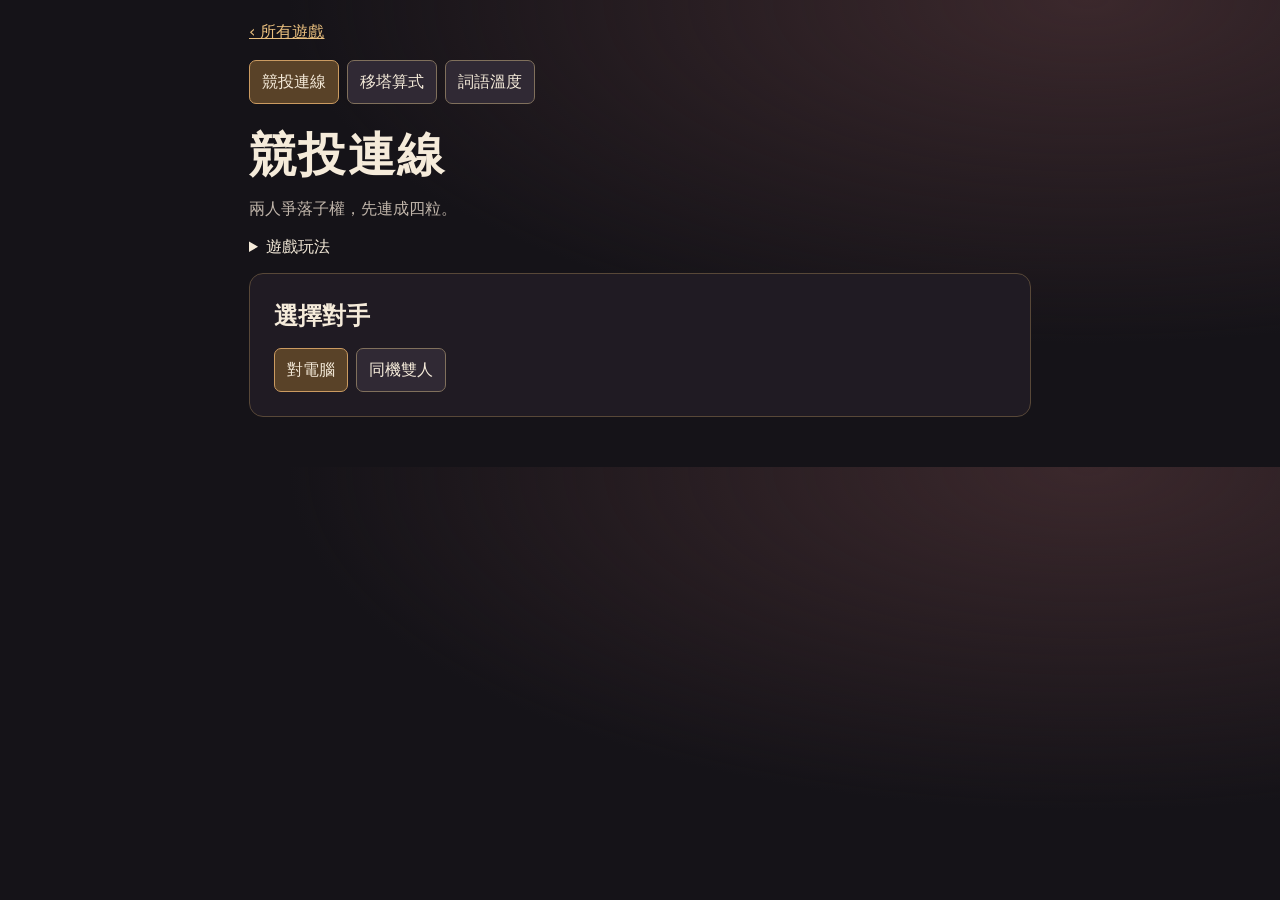
==== challenges.html @ 021f90a5 "Add three original strategy and word challenges" ====
<!doctype html>
<html lang="zh-HK">
<head>
<meta charset="utf-8">
<meta name="viewport" content="width=device-width, initial-scale=1">
<title>策略挑戰</title>
<style>
:root{color-scheme:dark;--ink:#f5ebda;--muted:#c0b5aa;--gold:#e9bf7e;--panel:#201b23;--stroke:#584838;--jade:#72dbbd;--rose:#ffa799}
*{box-sizing:border-box}
body{margin:0;background:radial-gradient(ellipse at 85% 0%,#3b282c,transparent 52%),#151318;color:var(--ink);font:16px/1.5 "PingFang HK","Noto Sans CJK TC",system-ui,sans-serif}
main{max-width:810px;margin:auto;padding:20px 14px 50px}
a{color:var(--gold)} h1,h2,h3,p{margin:0} h1{font-size:clamp(29px,6vw,47px);letter-spacing:.05em;margin:14px 0 6px}
nav,.row{display:flex;align-items:center;flex-wrap:wrap;gap:8px}
nav{margin:16px 0} button,select,input{font:inherit}
button,select,input{border:1px solid #80705c;border-radius:7px;background:#302934;color:var(--ink);min-height:44px;padding:8px 12px}
button{cursor:pointer} button:hover:not(:disabled){border-color:var(--gold)} button:focus-visible,input:focus-visible,select:focus-visible{outline:2px solid var(--jade);outline-offset:2px}
button:disabled{opacity:.5;cursor:default} .primary,[aria-pressed=true]{background:#594228;border-color:#cb9b61}
.panel{background:var(--panel);border:1px solid var(--stroke);border-radius:14px;padding:clamp(12px,3vw,24px)}
.sub,.caption,small{color:var(--muted)} .caption{font-size:14px} .stats{display:flex;flex-wrap:wrap;gap:8px;margin:14px 0}
.stats span,.tag{display:inline-block;border-radius:6px;background:#302733;padding:4px 9px;border:1px solid var(--stroke)}
.status{min-height:24px;margin:10px 0;color:var(--gold)} .actions{margin-top:14px}
.board{display:grid;grid-template-columns:repeat(7,minmax(0,1fr));gap:3px;width:min(100%,430px);margin:12px auto;border:1px solid #9d7553;background:#4e352d;padding:4px;border-radius:8px}
.cell{display:grid;place-items:center;padding:0;width:100%;min-height:0;aspect-ratio:1;background:#d0a976;box-shadow:inset 0 0 0 1px #f4d3a1;border:0;border-radius:3px;color:#311f19}
.cell:disabled{opacity:1} .cell.selected{background:#f4d59d;outline:3px solid #47311f;outline-offset:-4px}
.stone{display:block;width:69%;aspect-ratio:1;border-radius:50%;box-shadow:inset 0 1px 0 #fff7,0 2px 3px #291913aa;background:radial-gradient(circle at 33% 22%,#d6fff2,#427b70 55%,#1f4d45)}
.stone.ember{background:radial-gradient(circle at 33% 22%,#ffd8c1,#ba503a 55%,#711e13)} .stone.neutral{background:radial-gradient(circle at 33% 22%,#eee0cd,#737078 55%,#403641)}
.bid-grid,.towers{display:grid;grid-template-columns:repeat(3,minmax(0,1fr));gap:7px;margin:12px 0}
.bid-grid label{display:grid;gap:4px} input[type=number]{width:100%;min-width:0} .tower{min-width:0;min-height:225px;display:flex;flex-direction:column;justify-content:end;gap:5px;padding:6px;background:#201a22}
.tile{display:block;color:#251910;background:linear-gradient(160deg,#f2d29f,#b48559);border:1px solid #ecc89a;border-radius:5px;padding:3px;text-align:center;font-weight:750}
.tile.minus{background:linear-gradient(160deg,#fac0b0,#be7662)} .tile.times{background:linear-gradient(160deg,#ace5d4,#66a393)}
.goal{color:var(--jade)} .history{list-style:none;padding:0;margin:12px 0 0;display:grid;gap:6px}
.history li{display:grid;grid-template-columns:minmax(65px,1fr) 3fr 54px;align-items:center;gap:8px;padding:7px;border-bottom:1px solid var(--stroke)} meter{width:100%;height:16px;accent-color:var(--jade)}
.guess input{flex:1;min-width:120px} .guess{margin-top:10px} details{margin:14px 0}
summary{cursor:pointer} .wordlist{margin:8px 0;max-height:150px;overflow:auto;line-height:1.8}
</style>
</head>
<body><main>
<a href="./">‹ 所有遊戲</a>
<nav aria-label="挑戰選擇" id="tabs"></nav>
<h1 id="title"></h1>
<p id="intro" class="sub"></p>
<details><summary>遊戲玩法</summary><p id="rules"></p></details>
<section id="game" class="panel"></section>
</main>
<script>
'use strict';
const $=id=>document.getElementById(id);
const panel=$('game');
const sections={
  line:['競投連線','兩人爭落子權，先連成四粒。','輪流提名兩個橫向或直向相連嘅空格。每人每輪收 4 點，最多累積 8 點。兩邊秘密分配點數，每格出價高嗰方落子，同價落中立棋。未用嘅點數留到下一輪。橫、直、斜連四即勝。'],
  tower:['移塔算式','搬動積木，砌出指定高度同數值。','每步可以搬一粒頂層積木去另一座塔，或者交換兩座塔嘅頂層積木。由下至上計，最低一粒只計數字，其餘積木按自己嘅符號逐步運算。任一座塔符合目標即完成。'],
  words:['詞語溫度','輸入繁中詞語，靠相似度搵秘密詞。','電腦抽詞，或者由朋友喺同一部機秘密揀詞。每局有 12 次有效猜測。分數取決於共同語義標籤同類別，100 代表猜中。可以查看字庫、攞提示或揭曉答案。']
};
let active='line';
function el(parent,tag,text='',className=''){
  const node=document.createElement(tag);
  node.className=className;node.textContent=text;parent.append(node);return node;
}
function button(parent,label,click,className=''){
  const node=el(parent,'button',label,className);node.type='button';node.onclick=click;return node;
}
function status(text=''){const node=el(panel,'p',text,'status');node.setAttribute('role','status');return node}
function tabs(){ $('tabs').replaceChildren();for(const [key,item] of Object.entries(sections)){
  const node=button($('tabs'),item[0],()=>selectGame(key));
  node.setAttribute('aria-pressed',String(key===active));
}}
function selectGame(key){
  active=Object.hasOwn(sections,key)?key:'line';
  const [title,intro,rules]=sections[active];
  $('title').textContent=title;$('intro').textContent=intro;$('rules').textContent=rules;
  document.title=title+'｜策略挑戰';tabs();
  ({line:lineLobby,tower:towerLobby,words:wordLobby})[active]();
}
function choice(parent,label,entries){
  const wrap=el(parent,'label',label+' ');
  const select=el(wrap,'select');
  for(const [id,text] of entries){const option=el(select,'option',text);option.value=id}
  return select;
}
function shuffle(data){const copy=data.slice();for(let i=copy.length-1;i>0;i--){const j=Math.floor(Math.random()*(i+1));[copy[i],copy[j]]=[copy[j],copy[i]]}return copy}
const point=i=>'ABCDEFG'[i%7]+(Math.floor(i/7)+1);
const deepCopy=data=>JSON.parse(JSON.stringify(data));

function adjacent(a,b){return Math.abs(a%7-b%7)+Math.abs(Math.floor(a/7)-Math.floor(b/7))===1}
function lineWins(board,team){
  return board.some((value,i)=>value===team&&[[1,0],[0,1],[1,1],[-1,1]].some(([dx,dy])=>{
    const x=i%7,y=Math.floor(i/7);
    return [1,2,3].every(step=>{
      const col=x+step*dx,row=y+step*dy;
      return col>=0&&col<7&&row>=0&&row<7&&board[row*7+col]===team;
    });
  }));
}
function emptyPairs(board){
  const pairs=[];
  board.forEach((value,i)=>{
    if(value)return;
    for(const next of [i+1,i+7])if(board[next]===0&&adjacent(i,next))pairs.push([i,next]);
  });
  return pairs;
}
const duelNames=['青棋','赤棋'];
function lineLobby(){
  panel.replaceChildren();el(panel,'h2','選擇對手');
  const actions=el(panel,'div','','row actions');
  button(actions,'對電腦',()=>playLine(true),'primary');
  button(actions,'同機雙人',()=>playLine(false));
}
function playLine(cpu){
  const board=Array(49).fill(0),stock=[4,4];
  let round=1,owner=0,pair=[],offers=[],phase='pick',turn=0,note='',result='';
  function botPair(){
    const pairs=shuffle(emptyPairs(board));
    return pairs.find(cells=>cells.some(i=>threat(i,2)))||pairs.find(cells=>cells.some(i=>threat(i,1)))||pairs[0];
  }
  function threat(i,team){const next=board.slice();next[i]=team;return lineWins(next,team)}
  function beginBids(){
    turn=owner;offers=[];phase='bid';
    if(cpu&&turn===1)lockBid(1,botBid());
    else paint();
  }
  function botBid(){
    const priority=pair.map(i=>Number(threat(i,2))*2+Number(threat(i,1)));
    const focus=priority[0]===priority[1]?Math.floor(Math.random()*2):Number(priority[1]>priority[0]);
    const budget=priority.some(Boolean)?stock[1]:Math.max(0,stock[1]-Math.floor(Math.random()*3));
    const amount=Math.max(0,budget-1);
    return focus?[budget-amount,amount]:[amount,budget-amount];
  }
  function lockBid(team,bid){
    if(phase!=='bid'||team!==turn||bid.some(n=>!Number.isInteger(n)||n<0)||bid[0]+bid[1]>stock[team])return;
    offers[team]=bid;
    if(offers[0]&&offers[1]){
      pair.forEach((cell,i)=>{board[cell]=offers[0][i]===offers[1][i]?3:offers[0][i]>offers[1][i]?1:2});
      for(let i=0;i<2;i++)stock[i]-=offers[i][0]+offers[i][1];
      note=pair.map((cell,i)=>point(cell)+' '+offers[0][i]+' 比 '+offers[1][i]+'（'+(duelNames[board[cell]-1]||'中立')+'）').join('　');
      const wins=[lineWins(board,1),lineWins(board,2)];
      if(wins[0]||wins[1])result=wins[0]&&wins[1]?'兩邊同輪連四，和局。':duelNames[wins[0]?0:1]+'勝出！';
      else if(!emptyPairs(board).length)result='無相連空格，和局。';
      phase=result?'done':'review';paint();return;
    }
    turn=1-team;
    if(cpu&&turn===1){lockBid(1,botBid());return}
    phase=cpu?'bid':'pass';paint();
  }
  function next(){
    round++;owner=1-owner;pair=[];offers=[];note='';
    for(let i=0;i<2;i++)stock[i]=Math.min(8,stock[i]+4);
    phase='pick';
    if(cpu&&owner===1){pair=botPair();beginBids();return}
    paint();
  }
  function paint(){
    panel.replaceChildren();const info=el(panel,'div','','stats');
    for(const label of ['第 '+round+' 輪','青棋 '+stock[0]+' 點','赤棋 '+stock[1]+' 點'])el(info,'span',label);
    status(result||note||(phase==='pick'?duelNames[owner]+'提名兩個相連空格。':'本輪提名 '+pair.map(point).join('、')));
    const grid=el(panel,'div','','board');grid.setAttribute('aria-label','七乘七棋盤');
    board.forEach((value,i)=>{
      const cell=button(grid,'',()=>{
        if(pair.includes(i))pair=[];
        else if(!pair.length)pair=[i];
        else if(adjacent(pair[0],i))pair=[pair[0],i];
        else pair=[i];
        paint();
      },'cell'+(pair.includes(i)?' selected':''));
      cell.setAttribute('aria-label',point(i)+(value?' '+(['','青棋','赤棋','中立棋'][value]):' 空格'));
      if(value)el(cell,'span','','stone '+(['','','ember','neutral'][value]));
      cell.disabled=phase!=='pick'||!!value||!board.some((v,j)=>v===0&&adjacent(i,j));
    });
    const actions=el(panel,'div','','row actions');
    if(phase==='pick')button(actions,'確認提名',beginBids,'primary').disabled=pair.length!==2;
    if(phase==='pass')button(actions,'交畀'+duelNames[turn]+'出價',()=>{phase='bid';paint()},'primary');
    if(phase==='bid'){
      el(panel,'h3',duelNames[turn]+'暗中分配點數');
      const form=el(panel,'form');const fields=el(form,'div','','bid-grid');
      const inputs=pair.map(i=>{const label=el(fields,'label',point(i));const input=el(label,'input');input.type='number';input.inputMode='numeric';input.value=0;input.min=0;input.max=stock[turn];input.required=true;return input});
      const feedback=el(form,'p','','caption');const send=el(form,'button','鎖定出價','primary');send.type='submit';
      form.onsubmit=e=>{e.preventDefault();const bid=inputs.map(i=>i.valueAsNumber);
        if(bid[0]+bid[1]>stock[turn])feedback.textContent='兩格出價總和超過你擁有嘅點數。';
        else lockBid(turn,bid);
      };
    }
    if(phase==='review')button(actions,'下一輪',next,'primary');
    if(phase==='done')button(actions,'再玩一局',()=>playLine(cpu),'primary');
    button(actions,'返回選擇',lineLobby);
  }
  paint();
}
const tileSymbols={plus:'+',minus:'−',times:'×'};
function total(stack){
  if(!stack.length)return null;
  let value=stack[0][1];
  for(const [op,n] of stack.slice(1))value=op==='plus'?value+n:op==='minus'?value-n:value*n;
  return value;
}
function shift(stacks,{from,to,swap}){
  if(from===to||!stacks[from].length||(swap&&!stacks[to].length))return null;
  const next=stacks.map(stack=>stack.slice());
  const top=next[from].pop();
  if(swap)next[from].push(next[to].pop());
  next[to].push(top);return next;
}
function searchTowers(start,limit,visit){
  const queue=[{stacks:start,path:[]}],visited=new Set([JSON.stringify(start)]);
  for(let i=0;i<queue.length;i++){
    const entry=queue[i];
    if(visit(entry)===true)return entry;
    if(entry.path.length===limit)continue;
    for(let from=0;from<3;from++)for(let to=0;to<3;to++)for(const swap of [false,true]){
      if(swap&&from>to)continue;
      const action={from,to,swap},stacks=shift(entry.stacks,action);
      if(!stacks)continue;
      const key=JSON.stringify(stacks);
      if(visited.has(key))continue;
      visited.add(key);queue.push({stacks,path:[...entry.path,action]});
    }
  }
  return null;
}
function matchesTower(stacks,goal){return stacks.some(stack=>stack.length===goal.height&&total(stack)===goal.value)}
function makeTowerPuzzle(depth){
  for(let retry=0;retry<24;retry++){
    const tiles=shuffle([['plus',1],['plus',2],['plus',4],['plus',6],['minus',2],['minus',4],['times',2],['times',3]]);
    const start=[tiles.slice(0,3),tiles.slice(3,6),tiles.slice(6)];
    const seenGoals=new Set(),choices=[];
    searchTowers(start,depth,({stacks,path})=>{
      for(const stack of stacks){
        const height=stack.length,value=total(stack),key=height+':'+value;
        if(height<3||height>6||value<1||value>99||seenGoals.has(key))continue;
        seenGoals.add(key);
        if(path.length===depth)choices.push({height,value});
      }
    });
    if(choices.length)return {start,goal:shuffle(choices)[0],depth};
  }
  throw Error('未能抽到新題，請再試。');
}
const towerName=i=>'ABC'[i]+' 塔';
function towerLobby(){
  panel.replaceChildren();el(panel,'h2','揀題目難度');
  const actions=el(panel,'div','','row actions');
  for(const [depth,label] of [[1,'入門'],[2,'普通'],[3,'進階'],[4,'高手']])button(actions,label,()=>startTower(depth),depth===2?'primary':'');
}
function startTower(depth,previous){
  let puzzle;
  try{for(let i=0;i<5;i++){puzzle=makeTowerPuzzle(depth);if(JSON.stringify(puzzle)!==previous)break}}
  catch(error){towerLobby();status(error.message);return}
  const {start,goal}=puzzle;
  let stacks=start,history=[],source=-1,swap=false,done=false,note='';
  function paint(){
    panel.replaceChildren();
    const stats=el(panel,'div','','stats');
    el(stats,'span','目標 '+goal.value+' · '+goal.height+' 層').className='goal';
    el(stats,'span','已用 '+history.length+' 步');el(stats,'span','最少 '+depth+' 步');
    status(done?'完成！你用咗 '+history.length+' 步。':note||(source===-1?'揀一座塔，再揀目的塔。':towerName(source)+'已選，請揀目的塔。'));
    const mode=el(panel,'div','','row');
    for(const [useSwap,label] of [[false,'搬頂層'],[true,'交換頂層']]){
      const item=button(mode,label,()=>{swap=useSwap;source=-1;note='';paint()});
      item.setAttribute('aria-pressed',String(swap===useSwap));item.disabled=done;
    }
    const towers=el(panel,'div','','towers');
    stacks.forEach((stack,i)=>{
      const tower=button(towers,'',()=>{
        if(source===-1){source=i;note='';paint();return}
        if(source===i){source=-1;note='';paint();return}
        const next=shift(stacks,{from:source,to:i,swap});
        if(!next)return;
        history.push(stacks);stacks=next;source=-1;note='';done=matchesTower(stacks,goal);paint();
      },'tower');
      tower.disabled=done||(source===-1||swap)&&!stack.length;
      tower.setAttribute('aria-pressed',String(source===i));
      tower.setAttribute('aria-label',towerName(i)+'，'+stack.length+' 層，總值 '+(total(stack)??'空'));
      for(let j=stack.length-1;j>=0;j--){const [op,n]=stack[j];el(tower,'span',tileSymbols[op]+n,'tile '+op)}
      el(tower,'span',towerName(i)+' · '+(total(stack)??'空'));
    });
    el(panel,'p','積木上嘅符號會跟住搬。最低一層嘅符號暫時唔計。','caption');
    const actions=el(panel,'div','','row actions');
    button(actions,'上一步',()=>{stacks=history.pop();done=false;source=-1;note='';paint()}).disabled=!history.length;
    button(actions,'提示',()=>{
      const answer=searchTowers(stacks,5,({stacks:state})=>matchesTower(state,goal));
      const step=answer?.path[0];note=step?(step.swap?'交換 ':'將 ')+towerName(step.from)+(step.swap?'同':'頂層搬去 ')+towerName(step.to)+(step.swap?'頂層。':'。'):'五步內搵唔到解法。可以復原幾步再試。';
      paint();
    }).disabled=done;
    button(actions,'重置',()=>{stacks=start;history=[];done=false;source=-1;note='';paint()});
    button(actions,'下一題',()=>startTower(depth,JSON.stringify(puzzle)),'primary');
    button(actions,'揀難度',towerLobby);
  }
  paint();
}
const vocabulary={
  '飲食':{
    '奶茶':'飲品 茶 奶 香港 茶餐廳', '咖啡':'飲品 咖啡因 茶餐廳 早餐', '檸檬茶':'飲品 茶 水果 酸 茶餐廳', '豆漿':'飲品 豆 早餐 奶狀',
    '菠蘿包':'麵包 烘焙 香港 茶餐廳 早餐', '蛋撻':'甜品 烘焙 蛋 香港 茶餐廳', '雞蛋仔':'甜品 小食 蛋 香港 街頭', '燒賣':'點心 小食 蒸 香港 街頭',
    '蝦餃':'點心 蒸 海鮮 飲茶', '腸粉':'點心 蒸 飲茶 米', '魚蛋':'小食 海鮮 街頭 香港', '叉燒':'肉 燒味 香港', '燒鵝':'肉 燒味 香港',
    '拉麵':'麵 湯 日本 熱食', '壽司':'米 日本 海鮮 冷食', '粥':'米 早餐 熱食 湯', '雪糕':'甜品 冷食 奶', '芝士':'奶 乳製品 鹹食',
    '西瓜':'水果 甜 夏天 多汁', '檸檬':'水果 酸 多汁', '蘋果':'水果 甜 多汁', '香蕉':'水果 甜 黃色', '芒果':'水果 甜 夏天 黃色','橙':'水果 酸 多汁'
  },
  '動物':{
    '貓':'寵物 哺乳 毛 動物叫聲', '狗':'寵物 哺乳 毛 動物叫聲', '兔仔':'寵物 哺乳 毛 跳躍', '倉鼠':'寵物 哺乳 毛 齧齒',
    '獅子':'野生 哺乳 毛 獵食 草原', '老虎':'野生 哺乳 毛 獵食', '大象':'野生 哺乳 草原 大型', '長頸鹿':'野生 哺乳 草原 大型',
    '鯊魚':'海洋 游水 獵食 魚', '海豚':'海洋 游水 哺乳', '鯨魚':'海洋 大型 游水 哺乳', '金魚':'寵物 游水 魚', '企鵝':'鳥 羽毛 游水 寒冷',
    '麻雀':'鳥 羽毛 飛行', '鸚鵡':'鳥 羽毛 飛行 寵物', '蝴蝶':'昆蟲 飛行 花', '蜜蜂':'昆蟲 飛行 花', '螞蟻':'昆蟲 群居 泥土'
  },
  '交通':{
    '巴士':'公路 公共交通 乘客 香港 車', '小巴':'公路 公共交通 乘客 香港 車', '的士':'公路 乘客 香港 車', '電車':'路軌 公共交通 乘客 香港 電',
    '地鐵':'路軌 公共交通 乘客 香港 電', '火車':'路軌 公共交通 乘客', '單車':'公路 車 人力 踏板', '電單車':'公路 車 引擎', '渡輪':'海洋 船 公共交通 乘客',
    '貨船':'海洋 船 運貨 大型', '飛機':'飛行 乘客 引擎 大型', '直升機':'飛行 引擎 救援', '救護車':'公路 車 救援 醫療', '消防車':'公路 車 救援 火'
  },
  '自然':{
    '森林':'樹 山 野生 植物', '草原':'野生 植物 開闊','沙漠':'乾燥 炎熱 開闊', '海灘':'海洋 沙 旅遊 夏天', '海洋':'海 水 開闊 游水', '河流':'水 流動',
    '瀑布':'水 流動 高處 山', '湖泊':'水 內陸', '高山':'山 高處 寒冷 旅遊', '火山':'山 高處 炎熱 火', '雪':'寒冷 天氣 白色', '雨':'水 天氣', '霧':'水 天氣 低能見度',
    '太陽':'天空 光 炎熱', '月亮':'天空 夜晚 光', '星星':'天空 夜晚 光', '彩虹':'天空 天氣 顏色 光'
  },
  '日用品':{
    '雨傘':'雨 水 外出 保護', '雨褸':'雨 水 外出 衣物 保護', '風褸':'外出 衣物 保護', '帽':'外出 衣物 保護', '手套':'衣物 保護 寒冷', '冷氣':'電 室內 寒冷 降溫', '風扇':'電 室內 降溫',
    '雪櫃':'電 室內 寒冷 廚房 儲存', '電飯煲':'電 廚房 米 熱食', '焗爐':'電 廚房 烘焙 熱食', '水樽':'水 儲存 外出','杯':'飲品 水 儲存','茶壺':'茶 飲品 水 儲存',
    '鉛筆':'書寫 文具 學校', '原子筆':'書寫 文具 學校', '橡皮擦':'文具 學校 書寫', '筆記簿':'書寫 文具 學校 紙', '書本':'學校 紙 閱讀', '電腦':'電 學校 螢幕 電子', '手機':'電 外出 螢幕 電子'
  },
  '運動':{
    '足球':'球類 球隊 草地 用腳', '籃球':'球類 球隊 跳躍', '排球':'球類 球隊 跳躍 球網', '羽毛球':'球類 球拍 球網', '網球':'球類 球拍 球網',
    '乒乓球':'球類 球拍 球網 室內', '游水':'水 游水', '跳水':'水 游水 跳躍 高處', '跑步':'用腳 耐力', '單車賽':'踏板 耐力 公路', '滑雪':'寒冷 高處 用腳', '拳擊':'格鬥 室內', '柔道':'格鬥 室內'
  }
};
const aliasData={'咖啡':'咖啡','冰淇淋':'雪糕','巴士':'巴士','公車':'巴士','出租車':'的士','計程車':'的士','自行車':'單車','腳踏車':'單車','摩托車':'電單車','地下鐵':'地鐵','雨衣':'雨褸','空調':'冷氣','冰箱':'雪櫃','游泳':'游水','兔子':'兔仔','小貓':'貓','小狗':'狗','鳳梨包':'菠蘿包','橘子':'橙','氣霧':'霧'};
const wordIndex=new Map();
for(const [group,items] of Object.entries(vocabulary))for(const [word,labels] of Object.entries(items))wordIndex.set(word,{group,tags:new Set(labels.split(' '))});
const frequency=new Map();
for(const {tags} of wordIndex.values())for(const tag of tags)frequency.set(tag,(frequency.get(tag)||0)+1);
const normalize=input=>{const word=input.normalize('NFKC').trim();return Object.hasOwn(aliasData,word)?aliasData[word]:word};
function similarity(guess,secret){
  if(guess===secret)return 100;
  const a=wordIndex.get(guess),b=wordIndex.get(secret);
  let common=0,union=0;
  for(const tag of new Set([...a.tags,...b.tags])){
    const weight=1+Math.log(wordIndex.size/frequency.get(tag));
    union+=weight;
    if(a.tags.has(tag)&&b.tags.has(tag))common+=weight;
  }
  const sameGroup=a.group===b.group;
  const ratio=common/union;
  return Math.min(96,Math.round((sameGroup?20:3)+(sameGroup?79:75)*ratio));
}
function wordLobby(){
  panel.replaceChildren();el(panel,'h2','揀出題方式');
  el(panel,'p',wordIndex.size+' 個繁中詞語，支援常見香港同台灣用詞。','caption');
  const actions=el(panel,'div','','row actions');
  button(actions,'隨機出題',()=>startWords(),'primary');
  button(actions,'同機朋友出題',wordHost);
}
let lastWord='';
function wordHost(){
  panel.replaceChildren();el(panel,'h2','出題者秘密揀詞');
  const form=el(panel,'form','','row actions');
  const options=choice(form,'秘密詞語',[['','請揀一個詞語'],...[...wordIndex.keys()].map(word=>[word,word])]);options.required=true;
  const send=el(form,'button','鎖定答案','primary');send.type='submit';
  form.onsubmit=e=>{
    e.preventDefault();const secret=options.value;if(!wordIndex.has(secret))return;
    panel.replaceChildren();el(panel,'p','交部機畀估詞嗰位，準備好先開始。');
    button(panel,'開始估詞',()=>startWords(secret),'primary');
  };
  button(panel,'返回選擇',wordLobby);
}
function startWords(secret=shuffle([...wordIndex.keys()].filter(word=>word!==lastWord))[0]){
  lastWord=secret;
  let history=[],finished=false,result='',hint=false;
  function guess(raw,feedback){
    const word=normalize(raw);
    if(!wordIndex.has(word)){feedback.textContent='字庫暫時未收錄呢個詞，唔扣次數。';return false}
    if(history.some(entry=>entry.word===word)){feedback.textContent='呢個詞已經估過，唔扣次數。';return false}
    const score=similarity(word,secret);history.push({word,score});
    if(score===100){finished=true;result='猜中！答案係「'+secret+'」。'}
    else if(history.length===12){finished=true;result='次數用完。答案係「'+secret+'」。'}
    return true;
  }
  function paint(focus=false){
    panel.replaceChildren();const stats=el(panel,'div','','stats');
    el(stats,'span','剩餘 '+(12-history.length)+' 次');
    if(hint)el(stats,'span','類別 '+wordIndex.get(secret).group);
    status(result||'分數越高，詞義越接近。');
    if(!finished){
      const form=el(panel,'form','','row guess');
      const input=el(form,'input');input.type='text';input.placeholder='輸入一個詞語';input.required=true;input.autocomplete='off';input.setAttribute('aria-label','猜測詞語');
      const submit=el(form,'button','提交','primary');submit.type='submit';
      const feedback=el(panel,'p','','caption');feedback.setAttribute('role','status');
      form.onsubmit=e=>{e.preventDefault();if(!finished&&guess(input.value,feedback))paint(true)};
      if(focus)input.focus();
    }
    if(history.length){
      const list=el(panel,'ol','','history');list.setAttribute('aria-label','猜測紀錄，由高分至低分');
      history.slice().sort((a,b)=>b.score-a.score).forEach(({word,score})=>{
        const row=el(list,'li');el(row,'strong',word);
        const meter=el(row,'meter');meter.max=100;meter.value=score;meter.setAttribute('aria-label',word+'相似度');
        el(row,'span',score+'／100');
      });
    }
    const actions=el(panel,'div','','row actions');
    if(!finished){
      button(actions,'提示類別',()=>{hint=true;paint()}).disabled=hint;
      button(actions,'揭曉答案',()=>{finished=true;result='答案係「'+secret+'」。';paint()});
    }
    button(actions,'下一個隨機詞',()=>startWords(),finished?'primary':'');
    button(actions,'返回選擇',wordLobby);
    const words=el(panel,'details');el(words,'summary','查看可輸入嘅詞語');
    el(words,'p',[...wordIndex.keys()].join('、'),'wordlist');
  }
  paint();
}
selectGame(new URLSearchParams(location.search).get('game'));
</script>
</body>
</html>
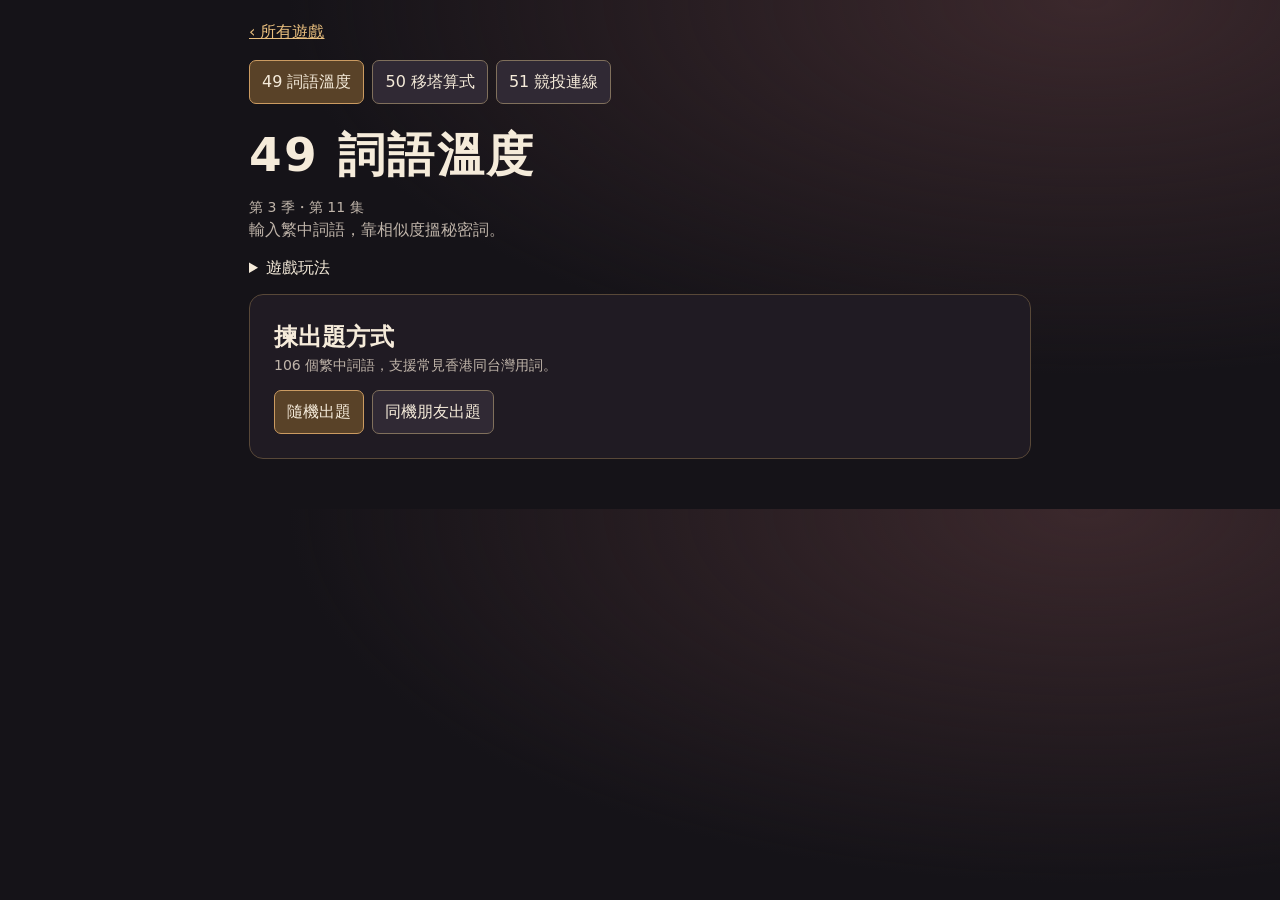
==== commit f399d500: "Group game catalogue by season and episode" ====
--- a/challenges.html
+++ b/challenges.html
@@ -38,6 +38,7 @@
 <a href="./">‹ 所有遊戲</a>
 <nav aria-label="挑戰選擇" id="tabs"></nav>
 <h1 id="title"></h1>
+<p id="episode" class="caption"></p>
 <p id="intro" class="sub"></p>
 <details><summary>遊戲玩法</summary><p id="rules"></p></details>
 <section id="game" class="panel"></section>
@@ -51,7 +52,8 @@
   tower:['移塔算式','搬動積木，砌出指定高度同數值。','每步可以搬一粒頂層積木去另一座塔，或者交換兩座塔嘅頂層積木。由下至上計，最低一粒只計數字，其餘積木按自己嘅符號逐步運算。任一座塔符合目標即完成。'],
   words:['詞語溫度','輸入繁中詞語，靠相似度搵秘密詞。','電腦抽詞，或者由朋友喺同一部機秘密揀詞。每局有 12 次有效猜測。分數取決於共同語義標籤同類別，100 代表猜中。可以查看字庫、攞提示或揭曉答案。']
 };
-let active='line';
+const order={words:[49,11],tower:[50,12],line:[51,13]};
+let active='words';
 function el(parent,tag,text='',className=''){
   const node=document.createElement(tag);
   node.className=className;node.textContent=text;parent.append(node);return node;
@@ -60,14 +62,15 @@
   const node=el(parent,'button',label,className);node.type='button';node.onclick=click;return node;
 }
 function status(text=''){const node=el(panel,'p',text,'status');node.setAttribute('role','status');return node}
-function tabs(){ $('tabs').replaceChildren();for(const [key,item] of Object.entries(sections)){
-  const node=button($('tabs'),item[0],()=>selectGame(key));
+function tabs(){ $('tabs').replaceChildren();for(const [key,[id]] of Object.entries(order)){
+  const node=button($('tabs'),id+' '+sections[key][0],()=>selectGame(key));
   node.setAttribute('aria-pressed',String(key===active));
 }}
 function selectGame(key){
-  active=Object.hasOwn(sections,key)?key:'line';
+  active=Object.hasOwn(sections,key)?key:'words';
   const [title,intro,rules]=sections[active];
-  $('title').textContent=title;$('intro').textContent=intro;$('rules').textContent=rules;
+  const [id,episode]=order[active];
+  $('title').textContent=id+' '+title;$('episode').textContent='第 3 季・第 '+episode+' 集';$('intro').textContent=intro;$('rules').textContent=rules;
   document.title=title+'｜策略挑戰';tabs();
   ({line:lineLobby,tower:towerLobby,words:wordLobby})[active]();
 }
@@ -404,7 +407,7 @@
   }
   paint();
 }
-selectGame(new URLSearchParams(location.search).get('game'));
+selectGame(document.documentElement.dataset.game||new URLSearchParams(location.search).get('game'));
 </script>
 </body>
 </html>
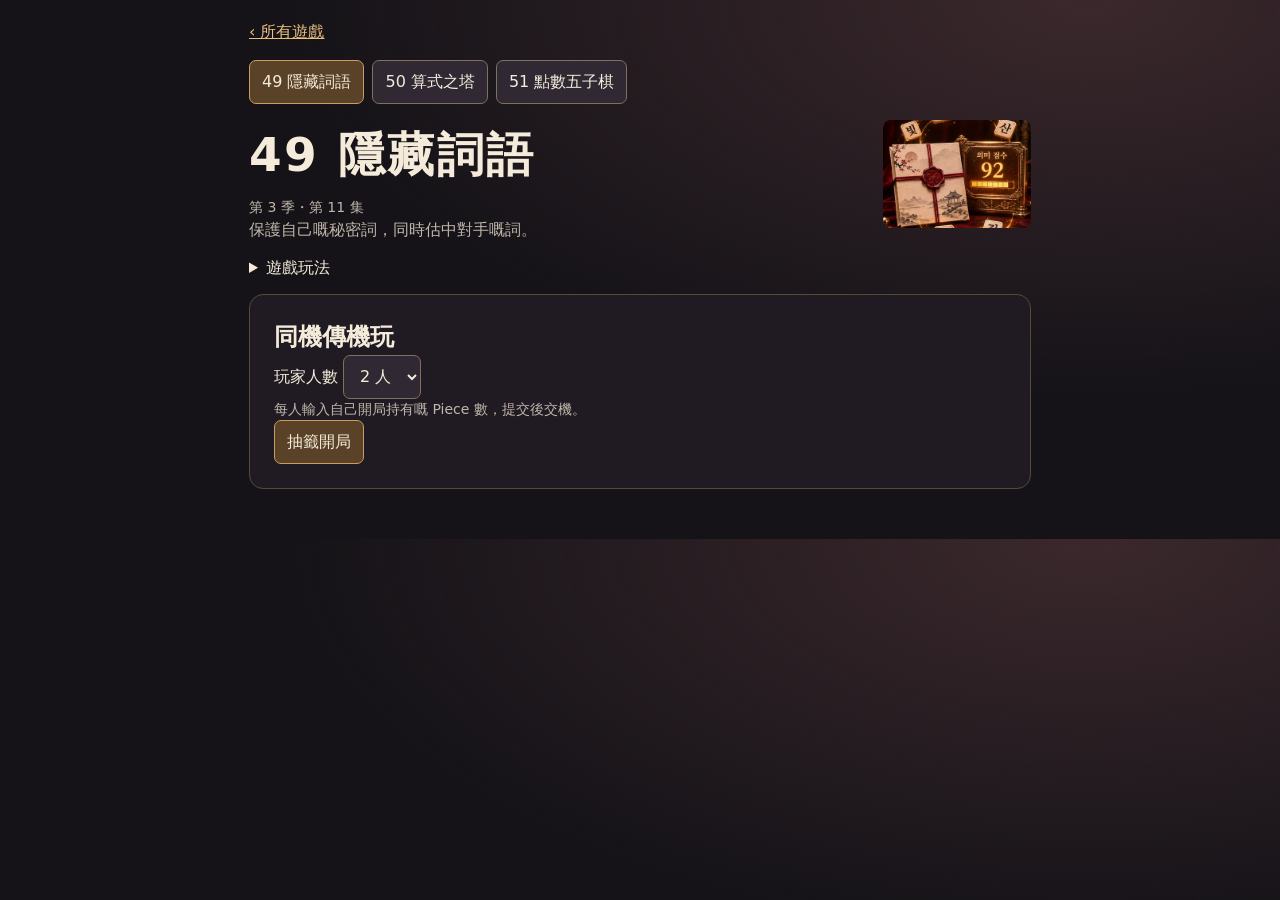
==== commit eaff2c2c: "Rebuild games 49–51 around episode rules and add illustrated covers" ====
--- a/challenges.html
+++ b/challenges.html
@@ -32,12 +32,12 @@
 .history li{display:grid;grid-template-columns:minmax(65px,1fr) 3fr 54px;align-items:center;gap:8px;padding:7px;border-bottom:1px solid var(--stroke)} meter{width:100%;height:16px;accent-color:var(--jade)}
 .guess input{flex:1;min-width:120px} .guess{margin-top:10px} details{margin:14px 0}
 summary{cursor:pointer} .wordlist{margin:8px 0;max-height:150px;overflow:auto;line-height:1.8}
-</style>
+.board{grid-template-columns:repeat(15,minmax(0,1fr));gap:0;padding:8px;background:#cba36f}.cell{box-shadow:none;border-radius:0;background:linear-gradient(90deg,transparent 48%,#785a36 48% 52%,transparent 52%),linear-gradient(transparent 48%,#785a36 48% 52%,transparent 52%)}.stone{width:85%;background:radial-gradient(at 35% 25%,#62616b,#0c0b0c 70%)}.stone.ember{background:radial-gradient(at 35% 25%,white,#ded5ca 68%,#a99b91)}.tile.num{background:#c3a7eb}.hero{float:right;width:clamp(75px,21vw,148px);height:108px;object-fit:cover;border-radius:8px;margin:0 0 8px 12px}.panel{clear:both}</style>
 </head>
 <body><main>
 <a href="./">‹ 所有遊戲</a>
 <nav aria-label="挑戰選擇" id="tabs"></nav>
-<h1 id="title"></h1>
+<img id="hero" class="hero" alt=""><h1 id="title"></h1>
 <p id="episode" class="caption"></p>
 <p id="intro" class="sub"></p>
 <details><summary>遊戲玩法</summary><p id="rules"></p></details>
@@ -48,9 +48,9 @@
 const $=id=>document.getElementById(id);
 const panel=$('game');
 const sections={
-  line:['競投連線','兩人爭落子權，先連成四粒。','輪流提名兩個橫向或直向相連嘅空格。每人每輪收 4 點，最多累積 8 點。兩邊秘密分配點數，每格出價高嗰方落子，同價落中立棋。未用嘅點數留到下一輪。橫、直、斜連四即勝。'],
-  tower:['移塔算式','搬動積木，砌出指定高度同數值。','每步可以搬一粒頂層積木去另一座塔，或者交換兩座塔嘅頂層積木。由下至上計，最低一粒只計數字，其餘積木按自己嘅符號逐步運算。任一座塔符合目標即完成。'],
-  words:['詞語溫度','輸入繁中詞語，靠相似度搵秘密詞。','電腦抽詞，或者由朋友喺同一部機秘密揀詞。每局有 12 次有效猜測。分數取決於共同語義標籤同類別，100 代表猜中。可以查看字庫、攞提示或揭曉答案。']
+  line:['點數五子棋','輪流揀三點，秘密競投棋位。','黑棋先選。每輪揀橫、直或斜線上連續三個空位。每人收 10 點，每格暗投至少 1 整點，高價落子，同價歸非選位方。餘點減半向下取整後帶入下輪。同步落完三子先判定，恰好五連先計，六連以上無效。同輪比較五連條數。'],
+  tower:['算式之塔','鬥少步報價，再親手砌出目標算式。','三人搶報步數，每人只可報一次。其餘人可報更少步，最低者獨自示範。每步可搬頂部一組積木，可反轉整組，亦可原地翻轉。指定高度、指定結果、所報步數要全部吻合。由頂向下讀，頂層必須係無符號數字，先乘後加減。首報成功加 1、失敗扣 1；後報加扣 2。塔形帶入下一題。先到 7 分完場，包尾同分加賽。'],
+  words:['隱藏詞語','保護自己嘅秘密詞，同時估中對手嘅詞。','抽籤定次序，每人獲五個普通名詞。第一輪五揀一，第二輪從餘下四個再揀。每階段出題人最多提供十個名詞線索，公開相似度，達 95% 即停，否則系統補最高相似度提示。其他人暗中作答，齊人先揭曉。每個秘密詞可花一枚 Piece 加答一次。估中者各得 1 分並結束該題。全員估錯，出題人按階段得 1、2、3 分。每題最多三階段，第二輪全部分數加倍。繁中版用本地詞庫評分。']
 };
 const order={words:[49,11],tower:[50,12],line:[51,13]};
 let active='words';
@@ -71,6 +71,7 @@
   const [title,intro,rules]=sections[active];
   const [id,episode]=order[active];
   $('title').textContent=id+' '+title;$('episode').textContent='第 3 季・第 '+episode+' 集';$('intro').textContent=intro;$('rules').textContent=rules;
+  $('hero').src=(typeof coverData==='undefined'?'./art/game-'+id+'.webp':coverData[id]);
   document.title=title+'｜策略挑戰';tabs();
   ({line:lineLobby,tower:towerLobby,words:wordLobby})[active]();
 }
@@ -81,28 +82,26 @@
   return select;
 }
 function shuffle(data){const copy=data.slice();for(let i=copy.length-1;i>0;i--){const j=Math.floor(Math.random()*(i+1));[copy[i],copy[j]]=[copy[j],copy[i]]}return copy}
-const point=i=>'ABCDEFG'[i%7]+(Math.floor(i/7)+1);
-const deepCopy=data=>JSON.parse(JSON.stringify(data));
-
-function adjacent(a,b){return Math.abs(a%7-b%7)+Math.abs(Math.floor(a/7)-Math.floor(b/7))===1}
+const N=15, directions=[[1,0],[0,1],[1,1],[-1,1]];
+const point=i=>String.fromCharCode(65+i%N)+(Math.floor(i/N)+1);
+function ray(i,dx,dy,k){
+ const x=i%N+dx*k,y=Math.floor(i/N)+dy*k;
+ return x<0||x>=N||y<0||y>=N?-1:y*N+x;
+}
 function lineWins(board,team){
-  return board.some((value,i)=>value===team&&[[1,0],[0,1],[1,1],[-1,1]].some(([dx,dy])=>{
-    const x=i%7,y=Math.floor(i/7);
-    return [1,2,3].every(step=>{
-      const col=x+step*dx,row=y+step*dy;
-      return col>=0&&col<7&&row>=0&&row<7&&board[row*7+col]===team;
-    });
-  }));
+ let count=0;
+ board.forEach((v,i)=>{if(v===team)for(const [x,y] of directions){
+ if(board[ray(i,x,y,-1)]===team)continue;
+ let n=1;while(board[ray(i,x,y,n)]===team)n++;if(n===5)count++;
+ }});return count;
 }
 function emptyPairs(board){
-  const pairs=[];
-  board.forEach((value,i)=>{
-    if(value)return;
-    for(const next of [i+1,i+7])if(board[next]===0&&adjacent(i,next))pairs.push([i,next]);
-  });
-  return pairs;
-}
-const duelNames=['青棋','赤棋'];
+ const out=[];
+ board.forEach((v,i)=>{if(!v)for(const [x,y] of directions){
+ const cells=[i,ray(i,x,y,1),ray(i,x,y,2)];if(cells.every(k=>board[k]===0))out.push(cells);
+ }});return out;
+}
+const duelNames=['黑棋','白棋'];
 function lineLobby(){
   panel.replaceChildren();el(panel,'h2','選擇對手');
   const actions=el(panel,'div','','row actions');
@@ -110,7 +109,7 @@
   button(actions,'同機雙人',()=>playLine(false));
 }
 function playLine(cpu){
-  const board=Array(49).fill(0),stock=[4,4];
+  const board=Array(N*N).fill(0),stock=[10,10];
   let round=1,owner=0,pair=[],offers=[],phase='pick',turn=0,note='',result='';
   function botPair(){
     const pairs=shuffle(emptyPairs(board));
@@ -124,20 +123,20 @@
   }
   function botBid(){
     const priority=pair.map(i=>Number(threat(i,2))*2+Number(threat(i,1)));
-    const focus=priority[0]===priority[1]?Math.floor(Math.random()*2):Number(priority[1]>priority[0]);
-    const budget=priority.some(Boolean)?stock[1]:Math.max(0,stock[1]-Math.floor(Math.random()*3));
-    const amount=Math.max(0,budget-1);
-    return focus?[budget-amount,amount]:[amount,budget-amount];
+    const bid=[1,1,1], limit=stock[1]-Math.floor(Math.random()*3);
+    const best=priority.indexOf(Math.max(...priority));
+    for(let n=3;n<limit;n++)bid[priority[best]&&Math.random()<0.7?best:Math.floor(Math.random()*3)]++;
+    return bid;
   }
   function lockBid(team,bid){
-    if(phase!=='bid'||team!==turn||bid.some(n=>!Number.isInteger(n)||n<0)||bid[0]+bid[1]>stock[team])return;
+    if(phase!=='bid'||team!==turn||bid.some(n=>!Number.isInteger(n)||n<1)||bid.reduce((a,b)=>a+b,0)>stock[team])return;
     offers[team]=bid;
     if(offers[0]&&offers[1]){
-      pair.forEach((cell,i)=>{board[cell]=offers[0][i]===offers[1][i]?3:offers[0][i]>offers[1][i]?1:2});
-      for(let i=0;i<2;i++)stock[i]-=offers[i][0]+offers[i][1];
-      note=pair.map((cell,i)=>point(cell)+' '+offers[0][i]+' 比 '+offers[1][i]+'（'+(duelNames[board[cell]-1]||'中立')+'）').join('　');
+      pair.forEach((cell,i)=>{board[cell]=offers[0][i]===offers[1][i]?2-owner:offers[0][i]>offers[1][i]?1:2});
+      for(let i=0;i<2;i++)stock[i]=Math.floor((stock[i]-offers[i].reduce((a,b)=>a+b,0))/2);
+      note=pair.map((cell,i)=>point(cell)+'（'+(duelNames[board[cell]-1]||'中立')+'）').join('　');
       const wins=[lineWins(board,1),lineWins(board,2)];
-      if(wins[0]||wins[1])result=wins[0]&&wins[1]?'兩邊同輪連四，和局。':duelNames[wins[0]?0:1]+'勝出！';
+      if(wins[0]||wins[1])result=wins[0]===wins[1]?'雙方五連條數相同，和局。':duelNames[wins[0]>wins[1]?0:1]+'勝出！';
       else if(!emptyPairs(board).length)result='無相連空格，和局。';
       phase=result?'done':'review';paint();return;
     }
@@ -147,38 +146,38 @@
   }
   function next(){
     round++;owner=1-owner;pair=[];offers=[];note='';
-    for(let i=0;i<2;i++)stock[i]=Math.min(8,stock[i]+4);
+    for(let i=0;i<2;i++)stock[i]=stock[i]+10;
     phase='pick';
     if(cpu&&owner===1){pair=botPair();beginBids();return}
     paint();
   }
   function paint(){
     panel.replaceChildren();const info=el(panel,'div','','stats');
-    for(const label of ['第 '+round+' 輪','青棋 '+stock[0]+' 點','赤棋 '+stock[1]+' 點'])el(info,'span',label);
-    status(result||note||(phase==='pick'?duelNames[owner]+'提名兩個相連空格。':'本輪提名 '+pair.map(point).join('、')));
-    const grid=el(panel,'div','','board');grid.setAttribute('aria-label','七乘七棋盤');
+    for(const label of ['第 '+round+' 輪',phase==='bid'?duelNames[turn]+' 可用 '+stock[turn]+' 點':'選位方：'+duelNames[owner]])el(info,'span',label);
+    status(result||note||(phase==='pick'?duelNames[owner]+'揀同一直線上連續三個空位。':'本輪提名 '+pair.map(point).join('、')));
+    const grid=el(panel,'div','','board');grid.setAttribute('aria-label','十五路棋盤');
+    const triples=phase==='pick'?emptyPairs(board):[];
     board.forEach((value,i)=>{
       const cell=button(grid,'',()=>{
-        if(pair.includes(i))pair=[];
-        else if(!pair.length)pair=[i];
-        else if(adjacent(pair[0],i))pair=[pair[0],i];
+        if(pair.includes(i))pair=pair.filter(k=>k!==i);
+        else if(triples.some(t=>[...pair,i].every(k=>t.includes(k))))pair.push(i);
         else pair=[i];
         paint();
       },'cell'+(pair.includes(i)?' selected':''));
-      cell.setAttribute('aria-label',point(i)+(value?' '+(['','青棋','赤棋','中立棋'][value]):' 空格'));
+      cell.setAttribute('aria-label',point(i)+(value?' '+(['','黑棋','白棋','中立棋'][value]):' 空格'));
       if(value)el(cell,'span','','stone '+(['','','ember','neutral'][value]));
-      cell.disabled=phase!=='pick'||!!value||!board.some((v,j)=>v===0&&adjacent(i,j));
+      cell.disabled=phase!=='pick'||!!value||!triples.some(t=>t.includes(i));
     });
     const actions=el(panel,'div','','row actions');
-    if(phase==='pick')button(actions,'確認提名',beginBids,'primary').disabled=pair.length!==2;
+    if(phase==='pick')button(actions,'確認提名',beginBids,'primary').disabled=pair.length!==3;
     if(phase==='pass')button(actions,'交畀'+duelNames[turn]+'出價',()=>{phase='bid';paint()},'primary');
     if(phase==='bid'){
       el(panel,'h3',duelNames[turn]+'暗中分配點數');
       const form=el(panel,'form');const fields=el(form,'div','','bid-grid');
-      const inputs=pair.map(i=>{const label=el(fields,'label',point(i));const input=el(label,'input');input.type='number';input.inputMode='numeric';input.value=0;input.min=0;input.max=stock[turn];input.required=true;return input});
+      const inputs=pair.map(i=>{const label=el(fields,'label',point(i));const input=el(label,'input');input.type='number';input.inputMode='numeric';input.value=1;input.min=1;input.max=stock[turn];input.required=true;return input});
       const feedback=el(form,'p','','caption');const send=el(form,'button','鎖定出價','primary');send.type='submit';
       form.onsubmit=e=>{e.preventDefault();const bid=inputs.map(i=>i.valueAsNumber);
-        if(bid[0]+bid[1]>stock[turn])feedback.textContent='兩格出價總和超過你擁有嘅點數。';
+        if(bid.reduce((a,b)=>a+b,0)>stock[turn])feedback.textContent='三格出價總和超過你擁有嘅點數。';
         else lockBid(turn,bid);
       };
     }
@@ -188,106 +187,86 @@
   }
   paint();
 }
-const tileSymbols={plus:'+',minus:'−',times:'×'};
-function total(stack){
-  if(!stack.length)return null;
-  let value=stack[0][1];
-  for(const [op,n] of stack.slice(1))value=op==='plus'?value+n:op==='minus'?value-n:value*n;
-  return value;
-}
-function shift(stacks,{from,to,swap}){
-  if(from===to||!stacks[from].length||(swap&&!stacks[to].length))return null;
-  const next=stacks.map(stack=>stack.slice());
-  const top=next[from].pop();
-  if(swap)next[from].push(next[to].pop());
-  next[to].push(top);return next;
-}
-function searchTowers(start,limit,visit){
-  const queue=[{stacks:start,path:[]}],visited=new Set([JSON.stringify(start)]);
-  for(let i=0;i<queue.length;i++){
-    const entry=queue[i];
-    if(visit(entry)===true)return entry;
-    if(entry.path.length===limit)continue;
-    for(let from=0;from<3;from++)for(let to=0;to<3;to++)for(const swap of [false,true]){
-      if(swap&&from>to)continue;
-      const action={from,to,swap},stacks=shift(entry.stacks,action);
-      if(!stacks)continue;
-      const key=JSON.stringify(stacks);
-      if(visited.has(key))continue;
-      visited.add(key);queue.push({stacks,path:[...entry.path,action]});
-    }
-  }
-  return null;
-}
-function matchesTower(stacks,goal){return stacks.some(stack=>stack.length===goal.height&&total(stack)===goal.value)}
-function makeTowerPuzzle(depth){
-  for(let retry=0;retry<24;retry++){
-    const tiles=shuffle([['plus',1],['plus',2],['plus',4],['plus',6],['minus',2],['minus',4],['times',2],['times',3]]);
-    const start=[tiles.slice(0,3),tiles.slice(3,6),tiles.slice(6)];
-    const seenGoals=new Set(),choices=[];
-    searchTowers(start,depth,({stacks,path})=>{
-      for(const stack of stacks){
-        const height=stack.length,value=total(stack),key=height+':'+value;
-        if(height<3||height>6||value<1||value>99||seenGoals.has(key))continue;
-        seenGoals.add(key);
-        if(path.length===depth)choices.push({height,value});
-      }
-    });
-    if(choices.length)return {start,goal:shuffle(choices)[0],depth};
-  }
-  throw Error('未能抽到新題，請再試。');
-}
-const towerName=i=>'ABC'[i]+' 塔';
+const symbols={num:'',plus:'+',minus:'−',times:'×'};
+function towerValue(stack){
+ if(!stack.length||stack[0][0]!=='num')return null;
+ let sum=0,term=stack[0][1];
+ for(const [op,n] of stack.slice(1)){
+  if(op==='num')return null;
+  if(op==='times')term*=n;else{sum+=term;term=op==='minus'?-n:n}
+ }
+ return sum+term;
+}
+function moveTower(stacks,from,to,count,flip){
+ if(count<1||count>stacks[from].length||from===to&&(!flip||count<2))return null;
+ const next=stacks.map(s=>s.slice()),group=next[from].splice(0,count);
+ if(flip)group.reverse();next[to].unshift(...group);return next;
+}
+function towerGoal(stacks,last){
+ const existing=new Set(stacks.map(s=>s.length+':'+towerValue(s)));
+ function candidate(s){
+  const value=towerValue(s),key=s.length+':'+value;
+  return s.length>=2&&value!==null&&value>0&&value<300&&!existing.has(key)&&key!==last?{value,height:s.length,key}:null;
+ }
+ for(let trial=0;trial<2000;trial++){
+  let state=stacks;
+  for(let j=0;j<8;j++){
+   const from=shuffle([0,1,2,3]).find(i=>state[i].length),to=Math.floor(Math.random()*4);
+   state=moveTower(state,from,to,1+Math.floor(Math.random()*state[from].length),Math.random()<.5)||state;
+   for(const s of state){const goal=candidate(s);if(goal)return goal}
+  }
+ }
+ // Any chosen pair can be exposed using the spare towers.
+ const tiles=stacks.flat();for(const n of tiles.filter(t=>t[0]==='num'))for(const op of tiles){const goal=candidate([n,op]);if(goal)return goal}
+ throw Error('未能產生下一題');
+}
 function towerLobby(){
-  panel.replaceChildren();el(panel,'h2','揀題目難度');
-  const actions=el(panel,'div','','row actions');
-  for(const [depth,label] of [[1,'入門'],[2,'普通'],[3,'進階'],[4,'高手']])button(actions,label,()=>startTower(depth),depth===2?'primary':'');
-}
-function startTower(depth,previous){
-  let puzzle;
-  try{for(let i=0;i<5;i++){puzzle=makeTowerPuzzle(depth);if(JSON.stringify(puzzle)!==previous)break}}
-  catch(error){towerLobby();status(error.message);return}
-  const {start,goal}=puzzle;
-  let stacks=start,history=[],source=-1,swap=false,done=false,note='';
-  function paint(){
-    panel.replaceChildren();
-    const stats=el(panel,'div','','stats');
-    el(stats,'span','目標 '+goal.value+' · '+goal.height+' 層').className='goal';
-    el(stats,'span','已用 '+history.length+' 步');el(stats,'span','最少 '+depth+' 步');
-    status(done?'完成！你用咗 '+history.length+' 步。':note||(source===-1?'揀一座塔，再揀目的塔。':towerName(source)+'已選，請揀目的塔。'));
-    const mode=el(panel,'div','','row');
-    for(const [useSwap,label] of [[false,'搬頂層'],[true,'交換頂層']]){
-      const item=button(mode,label,()=>{swap=useSwap;source=-1;note='';paint()});
-      item.setAttribute('aria-pressed',String(swap===useSwap));item.disabled=done;
-    }
-    const towers=el(panel,'div','','towers');
-    stacks.forEach((stack,i)=>{
-      const tower=button(towers,'',()=>{
-        if(source===-1){source=i;note='';paint();return}
-        if(source===i){source=-1;note='';paint();return}
-        const next=shift(stacks,{from:source,to:i,swap});
-        if(!next)return;
-        history.push(stacks);stacks=next;source=-1;note='';done=matchesTower(stacks,goal);paint();
-      },'tower');
-      tower.disabled=done||(source===-1||swap)&&!stack.length;
-      tower.setAttribute('aria-pressed',String(source===i));
-      tower.setAttribute('aria-label',towerName(i)+'，'+stack.length+' 層，總值 '+(total(stack)??'空'));
-      for(let j=stack.length-1;j>=0;j--){const [op,n]=stack[j];el(tower,'span',tileSymbols[op]+n,'tile '+op)}
-      el(tower,'span',towerName(i)+' · '+(total(stack)??'空'));
-    });
-    el(panel,'p','積木上嘅符號會跟住搬。最低一層嘅符號暫時唔計。','caption');
-    const actions=el(panel,'div','','row actions');
-    button(actions,'上一步',()=>{stacks=history.pop();done=false;source=-1;note='';paint()}).disabled=!history.length;
-    button(actions,'提示',()=>{
-      const answer=searchTowers(stacks,5,({stacks:state})=>matchesTower(state,goal));
-      const step=answer?.path[0];note=step?(step.swap?'交換 ':'將 ')+towerName(step.from)+(step.swap?'同':'頂層搬去 ')+towerName(step.to)+(step.swap?'頂層。':'。'):'五步內搵唔到解法。可以復原幾步再試。';
-      paint();
-    }).disabled=done;
-    button(actions,'重置',()=>{stacks=start;history=[];done=false;source=-1;note='';paint()});
-    button(actions,'下一題',()=>startTower(depth,JSON.stringify(puzzle)),'primary');
-    button(actions,'揀難度',towerLobby);
-  }
-  paint();
+ panel.replaceChildren();el(panel,'h2','三人同機搶答');
+ button(panel,'開局',towerMatch,'primary');
+}
+function towerMatch(){
+ let stacks=[[['num',2],['plus',3],['times',2]],[['num',3],['minus',2],['times',5]],[['num',5],['plus',7],['times',3]],[['num',7],['minus',3],['plus',5]]];
+ let scores=[0,0,0],eligible=[0,1,2],tie=false,round=0,goal,lead,bids,moves,phase,msg,chosen=-1;
+ const name=i=>'玩家 '+(i+1);
+ function start(){round++;goal=towerGoal(stacks,goal?.key);lead=null;bids=new Set();moves=0;phase='bid';msg='';chosen=-1;paint()}
+ function finish(ok){
+  const pts=(lead.first?1:2)*(ok?1:-1);scores[lead.i]+=pts;msg=name(lead.i)+(ok?' 示範成功，':' 示範失敗，')+(pts>0?'+':'')+pts+' 分。';phase='result';
+  if(Math.max(...eligible.map(i=>scores[i]))>=7){
+   const low=Math.min(...eligible.map(i=>scores[i])),bottom=eligible.filter(i=>scores[i]===low);
+   if(bottom.length<2){phase='end';msg+=' 包尾：'+name(bottom[0])}
+   else{eligible=bottom;tie=true;msg+=' 包尾同分，進入加賽。'}
+  }paint()
+ }
+ function paint(){
+  panel.replaceChildren();el(panel,'h2',(tie?'加賽':'第 '+round+' 題')+' · 目標 '+goal.value+' ／ '+goal.height+' 層');
+  el(panel,'p',scores.map((s,i)=>name(i)+' '+s+' 分').join('　'));
+  const towers=el(panel,'div','','towers');towers.style.gridTemplateColumns='repeat(4,minmax(0,1fr))';
+  stacks.forEach((s,i)=>{const col=el(towers,'div','','tower');el(col,'small','ABCD'[i]+' 塔');for(const [op,n] of s)el(col,'span',symbols[op]+n,'tile '+op)});
+  status(msg);
+  if(phase==='bid'){
+   if(lead)el(panel,'p',name(lead.i)+' 報 '+lead.n+' 步，其餘玩家可搶報更少步。');
+   const bidders=eligible.filter(i=>!bids.has(i));
+   if(bidders.length&&(!lead||lead.n>1)){
+    const who=choice(panel,'搶答者',bidders.map(i=>[i,name(i)]));
+    const field=el(panel,'input');field.type='number';field.min=1;field.placeholder='報幾多步';field.setAttribute('aria-label','步數');
+    button(panel,'鎖定步數',()=>{const n=field.valueAsNumber;if(!Number.isInteger(n)||n<1||lead&&n>=lead.n){field.setCustomValidity('請報有效而更少嘅正整數');field.reportValidity();field.setCustomValidity('');return}
+     lead={i:+who.value,n,first:!lead};bids.add(lead.i);paint()});
+   }
+   if(lead)button(panel,'結束搶答，開始示範',()=>{phase='move';paint()},'primary');else button(panel,'無人搶答，跳題',start);
+  }else if(phase==='move'){
+   el(panel,'p',name(lead.i)+' 示範 · '+moves+' / '+lead.n+' 步');
+   const ids=[0,1,2,3],from=choice(panel,'由',ids.filter(i=>stacks[i].length).map(i=>[i,'ABCD'[i]]));
+   if(chosen>=0&&stacks[chosen].length)from.value=chosen;
+   from.onchange=()=>{chosen=+from.value;paint()};
+   const count=choice(panel,'頂部層數',stacks[+from.value].map((_,i)=>[i+1,i+1]));
+   const to=choice(panel,'移到',ids.map(i=>[i,'ABCD'[i]]));to.value=(+from.value+1)%4;
+   const flip=choice(panel,'方向',[[0,'保持'],[1,'上下反轉']]);
+   button(panel,'確認一步',()=>{const next=moveTower(stacks,+from.value,+to.value,+count.value,+flip.value);if(!next){msg='原地要翻轉至少兩層。';paint();return}
+    stacks=next;moves++;chosen=-1;msg='';if(moves===lead.n)finish(stacks.some(s=>s.length===goal.height&&towerValue(s)===goal.value));else paint()},'primary');
+   button(panel,'放棄示範',()=>finish(false));
+  }else button(panel,phase==='end'?'重新開局':'下一題',phase==='end'?towerMatch:start,'primary');
+ }
+ start()
 }
 const vocabulary={
   '飲食':{
@@ -343,69 +322,67 @@
   return Math.min(96,Math.round((sameGroup?20:3)+(sameGroup?79:75)*ratio));
 }
 function wordLobby(){
-  panel.replaceChildren();el(panel,'h2','揀出題方式');
-  el(panel,'p',wordIndex.size+' 個繁中詞語，支援常見香港同台灣用詞。','caption');
-  const actions=el(panel,'div','','row actions');
-  button(actions,'隨機出題',()=>startWords(),'primary');
-  button(actions,'同機朋友出題',wordHost);
-}
-let lastWord='';
-function wordHost(){
-  panel.replaceChildren();el(panel,'h2','出題者秘密揀詞');
-  const form=el(panel,'form','','row actions');
-  const options=choice(form,'秘密詞語',[['','請揀一個詞語'],...[...wordIndex.keys()].map(word=>[word,word])]);options.required=true;
-  const send=el(form,'button','鎖定答案','primary');send.type='submit';
-  form.onsubmit=e=>{
-    e.preventDefault();const secret=options.value;if(!wordIndex.has(secret))return;
-    panel.replaceChildren();el(panel,'p','交部機畀估詞嗰位，準備好先開始。');
-    button(panel,'開始估詞',()=>startWords(secret),'primary');
-  };
-  button(panel,'返回選擇',wordLobby);
-}
-function startWords(secret=shuffle([...wordIndex.keys()].filter(word=>word!==lastWord))[0]){
-  lastWord=secret;
-  let history=[],finished=false,result='',hint=false;
-  function guess(raw,feedback){
-    const word=normalize(raw);
-    if(!wordIndex.has(word)){feedback.textContent='字庫暫時未收錄呢個詞，唔扣次數。';return false}
-    if(history.some(entry=>entry.word===word)){feedback.textContent='呢個詞已經估過，唔扣次數。';return false}
-    const score=similarity(word,secret);history.push({word,score});
-    if(score===100){finished=true;result='猜中！答案係「'+secret+'」。'}
-    else if(history.length===12){finished=true;result='次數用完。答案係「'+secret+'」。'}
-    return true;
-  }
-  function paint(focus=false){
-    panel.replaceChildren();const stats=el(panel,'div','','stats');
-    el(stats,'span','剩餘 '+(12-history.length)+' 次');
-    if(hint)el(stats,'span','類別 '+wordIndex.get(secret).group);
-    status(result||'分數越高，詞義越接近。');
-    if(!finished){
-      const form=el(panel,'form','','row guess');
-      const input=el(form,'input');input.type='text';input.placeholder='輸入一個詞語';input.required=true;input.autocomplete='off';input.setAttribute('aria-label','猜測詞語');
-      const submit=el(form,'button','提交','primary');submit.type='submit';
-      const feedback=el(panel,'p','','caption');feedback.setAttribute('role','status');
-      form.onsubmit=e=>{e.preventDefault();if(!finished&&guess(input.value,feedback))paint(true)};
-      if(focus)input.focus();
-    }
-    if(history.length){
-      const list=el(panel,'ol','','history');list.setAttribute('aria-label','猜測紀錄，由高分至低分');
-      history.slice().sort((a,b)=>b.score-a.score).forEach(({word,score})=>{
-        const row=el(list,'li');el(row,'strong',word);
-        const meter=el(row,'meter');meter.max=100;meter.value=score;meter.setAttribute('aria-label',word+'相似度');
-        el(row,'span',score+'／100');
-      });
-    }
-    const actions=el(panel,'div','','row actions');
-    if(!finished){
-      button(actions,'提示類別',()=>{hint=true;paint()}).disabled=hint;
-      button(actions,'揭曉答案',()=>{finished=true;result='答案係「'+secret+'」。';paint()});
-    }
-    button(actions,'下一個隨機詞',()=>startWords(),finished?'primary':'');
-    button(actions,'返回選擇',wordLobby);
-    const words=el(panel,'details');el(words,'summary','查看可輸入嘅詞語');
-    el(words,'p',[...wordIndex.keys()].join('、'),'wordlist');
-  }
-  paint();
+ panel.replaceChildren();el(panel,'h2','同機傳機玩');
+ const count=choice(panel,'玩家人數',[2,3,4,5,6].map(n=>[n,n+' 人']));
+ el(panel,'p','每人輸入自己開局持有嘅 Piece 數，提交後交機。','caption');
+ button(panel,'抽籤開局',()=>wordMatch(+count.value),'primary')
+}
+function wordMatch(count){
+ const pool=shuffle([...wordIndex.keys()]),players=shuffle(Array.from({length:count},(_,i)=>({name:'玩家 '+(i+1),hand:pool.splice(0,5),score:0,pieces:0})));
+ let round=1,setterIndex=0,stage=1,clues=[],attempt=0,answers=[],spent=new Set(),selected=0;
+ const setter=()=>players[setterIndex];
+ function clear(title){panel.replaceChildren();el(panel,'h2',title)}
+ function pass(player,action){
+  clear('請交機畀'+player.name);button(panel,'我係'+player.name+'，繼續',action,'primary');
+ }
+ function chooseSecret(){
+  const p=players[selected];pass(p,()=>{clear(p.name+' · 第 '+round+' 輪揀秘密詞');
+   const select=choice(panel,'信封',p.hand.map(w=>[w,w]));
+   let pieces;if(round===1){pieces=el(panel,'input');pieces.type='number';pieces.min=0;pieces.value=0;pieces.setAttribute('aria-label','持有 Piece 數');el(panel,'small','開局持有 Piece 數')}
+   button(panel,'封存秘密詞',()=>{if(pieces){if(!Number.isSafeInteger(pieces.valueAsNumber)||pieces.valueAsNumber<0)return; p.pieces=pieces.valueAsNumber}
+    p.secret=select.value;p.hand=p.hand.filter(w=>w!==p.secret);if(++selected<count)chooseSecret();else beginWord()},'primary');
+  })
+ }
+ function beginWord(){stage=1;clues=[];spent=new Set();beginStage()}
+ function beginStage(){attempt=0;answers=[];pass(setter(),clueForm)}
+ function history(){for(const c of clues)el(panel,'p','第 '+c.stage+' 階段 · '+c.word+'　'+c.score+'%'+(c.auto?'（自動線索）':''))}
+ function clueForm(){
+  const p=setter();clear(p.name+' 出線索 · 第 '+stage+' 階段');el(panel,'p','你嘅秘密詞：'+p.secret);history();
+  const remaining=[...wordIndex.keys()].filter(w=>w!==p.secret&&!clues.some(c=>c.word===w));
+  const pick=choice(panel,'第 '+(attempt+1)+' 個線索',remaining.sort((a,b)=>a.localeCompare(b,'zh-HK')).map(w=>[w,w]));
+  button(panel,'公開線索',()=>{const word=pick.value,score=similarity(word,p.secret);clues.push({word,score,stage});attempt++;
+   if(score<95&&attempt===10){
+    const best=remaining.filter(w=>w!==word).sort((a,b)=>similarity(b,p.secret)-similarity(a,p.secret))[0];
+    if(best)clues.push({word:best,score:similarity(best,p.secret),stage,auto:true});
+   }
+   clear('公開線索');history();
+   if(score>=95||attempt===10)button(panel,'開始秘密作答',()=>ask(0),'primary');
+   else button(panel,'下一個線索',()=>pass(p,clueForm),'primary')
+  },'primary');
+ }
+ function ask(i){
+  if(i===count){reveal();return}if(i===setterIndex){ask(i+1);return}
+  const p=players[i];pass(p,()=>{clear(p.name+' 秘密作答');history();
+   const a=el(panel,'input');a.placeholder='你估嘅名詞';let b;
+   if(p.pieces>0&&!spent.has(i)){b=el(panel,'input');b.placeholder='加答（花 1 Piece，可留空）'}
+   button(panel,'鎖定答案',()=>{const word=normalize(a.value);if(!word)return;
+    const extra=b&&normalize(b.value);if(extra&&extra!==word){spent.add(i);p.pieces--}
+    answers.push({i,words:extra&&extra!==word?[word,extra]:[word]});ask(i+1)},'primary')
+  })
+ }
+ function reveal(){
+  const p=setter(),correct=answers.filter(a=>a.words.includes(p.secret)),ended=correct.length>0||stage===3;
+  clear('同步揭曉');for(const a of answers)el(panel,'p',players[a.i].name+'：'+a.words.join('、'));
+  if(correct.length){for(const a of correct)players[a.i].score+=round;status(correct.map(a=>players[a.i].name).join('、')+' 猜中，各得 '+round+' 分。')}
+  else{p.score+=round*stage;status('無人估中，'+p.name+' 得 '+round*stage+' 分。')}
+  if(ended)el(panel,'h3','秘密詞：'+p.secret);
+  button(panel,ended?'繼續':'下一階段',()=>{if(!ended){stage++;beginStage();return}
+   if(++setterIndex<count){beginWord();return}
+   if(round===1){round=2;players.splice(0,players.length,...shuffle(players));selected=0;setterIndex=0;chooseSecret();return}
+   clear('最終排名');players.slice().sort((a,b)=>b.score-a.score).forEach(p=>el(panel,'p',p.name+'　'+p.score+' 分'));button(panel,'再開一局',wordLobby)
+  },'primary')
+ }
+ chooseSecret()
 }
 selectGame(document.documentElement.dataset.game||new URLSearchParams(location.search).get('game'));
 </script>
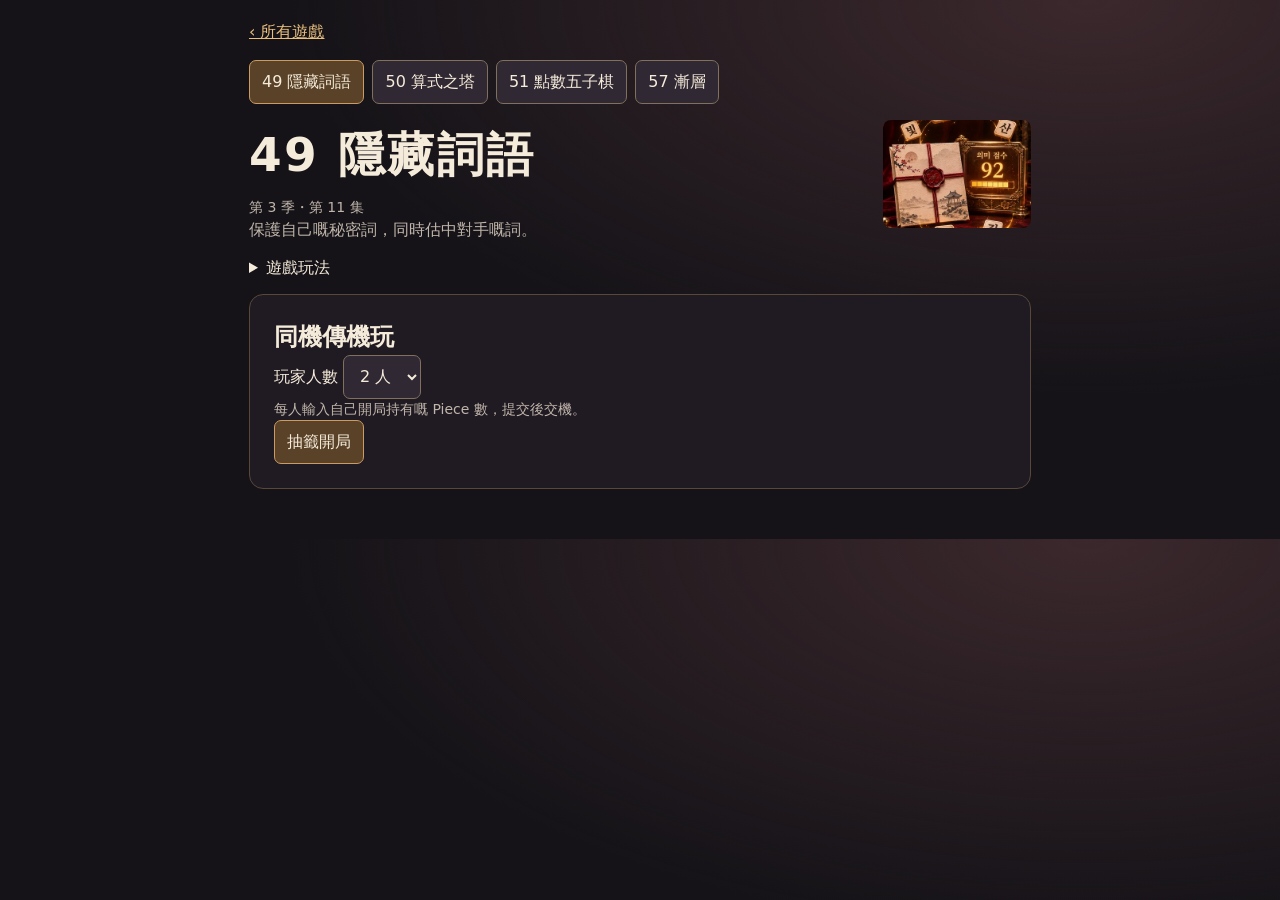
==== commit ddde31a1: "Add 57 Gradation with hidden cups and a three-player tournament" ====
--- a/challenges.html
+++ b/challenges.html
@@ -32,7 +32,7 @@
 .history li{display:grid;grid-template-columns:minmax(65px,1fr) 3fr 54px;align-items:center;gap:8px;padding:7px;border-bottom:1px solid var(--stroke)} meter{width:100%;height:16px;accent-color:var(--jade)}
 .guess input{flex:1;min-width:120px} .guess{margin-top:10px} details{margin:14px 0}
 summary{cursor:pointer} .wordlist{margin:8px 0;max-height:150px;overflow:auto;line-height:1.8}
-.board{grid-template-columns:repeat(15,minmax(0,1fr));gap:0;padding:8px;background:#cba36f}.cell{box-shadow:none;border-radius:0;background:linear-gradient(90deg,transparent 48%,#785a36 48% 52%,transparent 52%),linear-gradient(transparent 48%,#785a36 48% 52%,transparent 52%)}.stone{width:85%;background:radial-gradient(at 35% 25%,#62616b,#0c0b0c 70%)}.stone.ember{background:radial-gradient(at 35% 25%,white,#ded5ca 68%,#a99b91)}.tile.num{background:#c3a7eb}.hero{float:right;width:clamp(75px,21vw,148px);height:108px;object-fit:cover;border-radius:8px;margin:0 0 8px 12px}.panel{clear:both}</style>
+.board{grid-template-columns:repeat(15,minmax(0,1fr));gap:0;padding:8px;background:#cba36f}.cell{box-shadow:none;border-radius:0;background:linear-gradient(90deg,transparent 48%,#785a36 48% 52%,transparent 52%),linear-gradient(transparent 48%,#785a36 48% 52%,transparent 52%)}.stone{width:85%;background:radial-gradient(at 35% 25%,#62616b,#0c0b0c 70%)}.stone.ember{background:radial-gradient(at 35% 25%,white,#ded5ca 68%,#a99b91)}.tile.num{background:#c3a7eb}.hero{float:right;width:clamp(75px,21vw,148px);height:108px;object-fit:cover;border-radius:8px;margin:0 0 8px 12px}.panel{clear:both}.grad-rack{display:grid;grid-template-columns:repeat(7,minmax(0,1fr));gap:3px;margin:16px 0}.grad-cup{padding:6px 1px;text-align:center;border-radius:4px 4px 10px 10px;border:1px solid #a39a89;display:grid;align-content:center;gap:4px;min-height:65px;box-shadow:inset 3px 0 6px #0002}.grad-cup strong{font-size:23px}.grad-cup select{width:100%;min-width:0;padding:0;min-height:40px}.grad-cup.g0{background:#171719;color:#fff}.grad-cup.g1{background:#55565a;color:white}.grad-cup.g2{background:#aeadae;color:#161619}.grad-cup.g3{background:#f1eee6;color:#161619}.grad-shown{display:flex;gap:12px;align-items:center;margin:12px 0}.grad-shown .grad-cup{min-width:70px}.grad-rack button:disabled{opacity:.27}</style>
 </head>
 <body><main>
 <a href="./">‹ 所有遊戲</a>
@@ -48,11 +48,12 @@
 const $=id=>document.getElementById(id);
 const panel=$('game');
 const sections={
+  grad:['漸層','睇對手嘅杯色，估佢今輪出大定出細。','三人抽籤，1、2 號先對戰，3 號輪候。每場重新秘密配七杯，兩端黑色，向中央逐級變淺。0 至 9 各有兩粒，每杯放一粒，由左至右數字不可遞減，總和最多 30。首場由 1 號先手，其後每回合由上一回合勝方先出杯，平手維持先手。後手只會見到杯色，揀好先一齊揭數。大數得 1 分，平手無分，出過嘅杯不能再用。每場七回合，高分者勝，領先至無法追平可提早完場。全場平分則原班兩人重賽。勝方留場對輪候者並先手，首先累積兩場勝利即晉級。'],
   line:['點數五子棋','輪流揀三點，秘密競投棋位。','黑棋先選。每輪揀橫、直或斜線上連續三個空位。每人收 10 點，每格暗投至少 1 整點，高價落子，同價歸非選位方。餘點減半向下取整後帶入下輪。同步落完三子先判定，恰好五連先計，六連以上無效。同輪比較五連條數。'],
   tower:['算式之塔','鬥少步報價，再親手砌出目標算式。','三人搶報步數，每人只可報一次。其餘人可報更少步，最低者獨自示範。每步可搬頂部一組積木，可反轉整組，亦可原地翻轉。指定高度、指定結果、所報步數要全部吻合。由頂向下讀，頂層必須係無符號數字，先乘後加減。首報成功加 1、失敗扣 1；後報加扣 2。塔形帶入下一題。先到 7 分完場，包尾同分加賽。'],
   words:['隱藏詞語','保護自己嘅秘密詞，同時估中對手嘅詞。','抽籤定次序，每人獲五個普通名詞。第一輪五揀一，第二輪從餘下四個再揀。每階段出題人最多提供十個名詞線索，公開相似度，達 95% 即停，否則系統補最高相似度提示。其他人暗中作答，齊人先揭曉。每個秘密詞可花一枚 Piece 加答一次。估中者各得 1 分並結束該題。全員估錯，出題人按階段得 1、2、3 分。每題最多三階段，第二輪全部分數加倍。繁中版用本地詞庫評分。']
 };
-const order={words:[49,11],tower:[50,12],line:[51,13]};
+const order={words:[49,11],tower:[50,12],line:[51,13],grad:[57,13]};
 let active='words';
 function el(parent,tag,text='',className=''){
   const node=document.createElement(tag);
@@ -73,7 +74,7 @@
   $('title').textContent=id+' '+title;$('episode').textContent='第 3 季・第 '+episode+' 集';$('intro').textContent=intro;$('rules').textContent=rules;
   $('hero').src=(typeof coverData==='undefined'?'./art/game-'+id+'.webp':coverData[id]);
   document.title=title+'｜策略挑戰';tabs();
-  ({line:lineLobby,tower:towerLobby,words:wordLobby})[active]();
+  ({grad:gradLobby,line:lineLobby,tower:towerLobby,words:wordLobby})[active]();
 }
 function choice(parent,label,entries){
   const wrap=el(parent,'label',label+' ');
@@ -384,6 +385,99 @@
  }
  chooseSecret()
 }
+const gradTone=[0,1,2,3,2,1,0],gradColors=['黑','深灰','淺灰','白'];
+function gradValid(cups){
+ return cups.length===7&&cups.every((v,i)=>Number.isInteger(v)&&v>=0&&v<=9&&(!i||cups[i-1]<=v)&&(!i||i<2||cups[i-2]!==v))&&cups.reduce((a,b)=>a+b,0)<=30;
+}
+function gradDeal(){
+ const bag=Array.from({length:20},(_,i)=>i%10);
+ for(;;){const row=shuffle(bag).slice(0,7).sort((a,b)=>a-b);if(gradValid(row))return row}
+}
+function gradLobby(){
+ panel.replaceChildren();el(panel,'h2','三人擂台');
+ const row=el(panel,'div','','row actions');
+ button(row,'自己玩 · 對兩位電腦',()=>gradMatch(true),'primary');
+ button(row,'三人同機',()=>gradMatch(false));
+}
+function gradMatch(cpu){
+ const names=cpu?['你','電腦 A','電腦 B']:['玩家 1','玩家 2','玩家 3'];
+ let [a,b,waiting]=shuffle([0,1,2]),wins=[0,0,0],duel=0,lead,rows,used,score,history,chosen;
+ const human=p=>!cpu||p===0,other=p=>p===a?b:a;
+ function screen(title){
+  panel.replaceChildren();el(panel,'p','第 '+duel+' 場 · '+names[a]+' 對 '+names[b]+'　｜　輪候：'+names[waiting],'caption');
+  el(panel,'h2',title);el(panel,'p',names.map((n,i)=>n+' '+wins[i]+' 勝').join('　'),'caption');
+ }
+ function handover(p,action){
+  if(cpu){action();return}
+  screen('請交機畀'+names[p]);button(panel,'已交機，打開屏風',action,'primary');
+ }
+ function begin(){duel++;lead=a;rows={};used={[a]:new Set(),[b]:new Set()};score={[a]:0,[b]:0};history=[];chosen={};
+  screen('重新分配數字方塊');status(names[lead]+' 先手');button(panel,'開始配杯',()=>setup(a),'primary');
+ }
+ function ready(p,row){rows[p]=row;if(p===a)setup(b);else nextRound()}
+ function setup(p){
+  if(!human(p)){ready(p,gradDeal());return}
+  handover(p,()=>{
+   let row=gradDeal();
+   screen(names[p]+' · 屏風後配杯');el(panel,'p','每杯一粒，由左至右細至大。每個數字最多用兩次，七杯總和最多 30。');
+   const rack=el(panel,'div','','grad-rack');
+   const picks=row.map((v,i)=>{const label=el(rack,'label','','grad-cup g'+gradTone[i]);el(label,'span',gradColors[gradTone[i]]);
+    const select=el(label,'select');select.setAttribute('aria-label','第 '+(i+1)+' 杯數字');
+    for(let n=0;n<=9;n++){const o=el(select,'option',String(n));o.value=n}select.value=v;
+    select.onchange=()=>{row[i]=+select.value;update()};return select});
+   const msg=status();button(panel,'隨機配杯',()=>{row=gradDeal();picks.forEach((v,i)=>v.value=row[i]);update()});
+   const lock=button(panel,'封存七杯',()=>{if(gradValid(row))ready(p,row.slice())},'primary');
+   function update(){const valid=gradValid(row);lock.disabled=!valid;msg.textContent='總和 '+row.reduce((a,b)=>a+b,0)+' / 30'+(valid?'':'　請檢查排列、數字用量同總和。')}update();
+  })
+ }
+ function nextRound(){chosen={};pick(lead)}
+ function log(){
+  if(!history.length)return;
+  const details=el(panel,'details');el(details,'summary','已揭曉嘅回合');
+  history.forEach((r,i)=>el(details,'p','第 '+(i+1)+' 回合 · '+[a,b].map(p=>names[p]+' '+gradColors[r[p].tone]+'杯 '+r[p].value).join(' ／ ')))
+ }
+ function cpuChoice(p,options,shownTone){
+  if(shownTone===null)return shuffle(options)[0];
+  // Estimate the opposing value from public colours and previous reveals only.
+  const rival=other(p),scores=options.map(()=>0);
+  for(let t=0;t<160;t++){
+   const guess=gradDeal(),slots=[0,1,2,3,4,5,6];let weight=1;
+   for(const r of history){const target=r[rival];const same=slots.filter(k=>gradTone[k]===target.tone);
+    if(!same.length){weight=0;break}
+    same.sort((x,y)=>Math.abs(guess[x]-target.value)-Math.abs(guess[y]-target.value));const k=same[0];
+    weight/=1+Math.abs(guess[k]-target.value);slots.splice(slots.indexOf(k),1)}
+   const possible=slots.filter(k=>gradTone[k]===shownTone);
+   for(const k of possible)options.forEach((i,j)=>{const n=rows[p][i];scores[j]+=weight*(Math.sign(n-guess[k])-0.055*n)/possible.length});
+  }
+  return options[scores.indexOf(Math.max(...scores))];
+ }
+ function pick(p){
+  const first=p===lead,op=other(p),tone=first?null:gradTone[chosen[op]],options=rows[p].map((_,i)=>i).filter(i=>!used[p].has(i));
+  if(!human(p)){submit(cpuChoice(p,options,tone));return}
+  handover(p,()=>{screen('第 '+(history.length+1)+' 回合 · '+names[p]+' 揀杯');
+   el(panel,'p',names[a]+' '+score[a]+'：'+score[b]+' '+names[b]);
+   if(!first){const shown=el(panel,'div','','grad-shown');el(shown,'span',gradColors[tone]+'杯','grad-cup g'+tone);el(shown,'span',names[op]+' 已出杯')}
+   const rack=el(panel,'div','','grad-rack');rows[p].forEach((n,i)=>{const cup=button(rack,'',()=>submit(i),'grad-cup g'+gradTone[i]);el(cup,'small',gradColors[gradTone[i]]);el(cup,'strong',String(n));cup.disabled=used[p].has(i);cup.setAttribute('aria-label','第 '+(i+1)+' 杯，'+n)});
+   log()
+  })
+  function submit(i){chosen[p]=i;used[p].add(i);if(first)pick(op);else reveal()}
+ }
+ function reveal(){
+  const entry={};for(const p of [a,b])entry[p]={value:rows[p][chosen[p]],tone:gradTone[chosen[p]]};history.push(entry);
+  const diff=entry[a].value-entry[b].value;if(diff){lead=diff>0?a:b;score[lead]++}
+  screen('第 '+history.length+' 回合 · 揭杯');const tray=el(panel,'div','','grad-shown');
+  for(const p of [a,b]){const cup=el(tray,'div','','grad-cup g'+entry[p].tone);el(cup,'small',names[p]);el(cup,'strong',String(entry[p].value))}
+  status((diff?names[lead]+' 贏 1 分':'平手，雙方 0 分')+'　｜　'+names[a]+' '+score[a]+'：'+score[b]+' '+names[b]);log();
+  if(history.length<7&&Math.abs(score[a]-score[b])<=7-history.length){button(panel,'下一回合 · '+names[lead]+' 先手',nextRound,'primary');return}
+  if(score[a]===score[b]){el(panel,'p','全場平分，原班兩人重新配杯再賽。');button(panel,'重賽',begin,'primary');return}
+  const winner=score[a]>score[b]?a:b;wins[winner]++;
+  if(wins[winner]===2){el(panel,'h2',names[winner]+' 累積兩場勝利，晉級決賽！');button(panel,'再玩',gradLobby,'primary');return}
+  el(panel,'p',names[winner]+' 贏出本場，下一場對 '+names[waiting]+'。');
+  button(panel,'下一場',()=>{const loser=other(winner);a=winner;b=waiting;waiting=loser;begin()},'primary');
+ }
+ begin()
+}
+
 selectGame(document.documentElement.dataset.game||new URLSearchParams(location.search).get('game'));
 </script>
 </body>
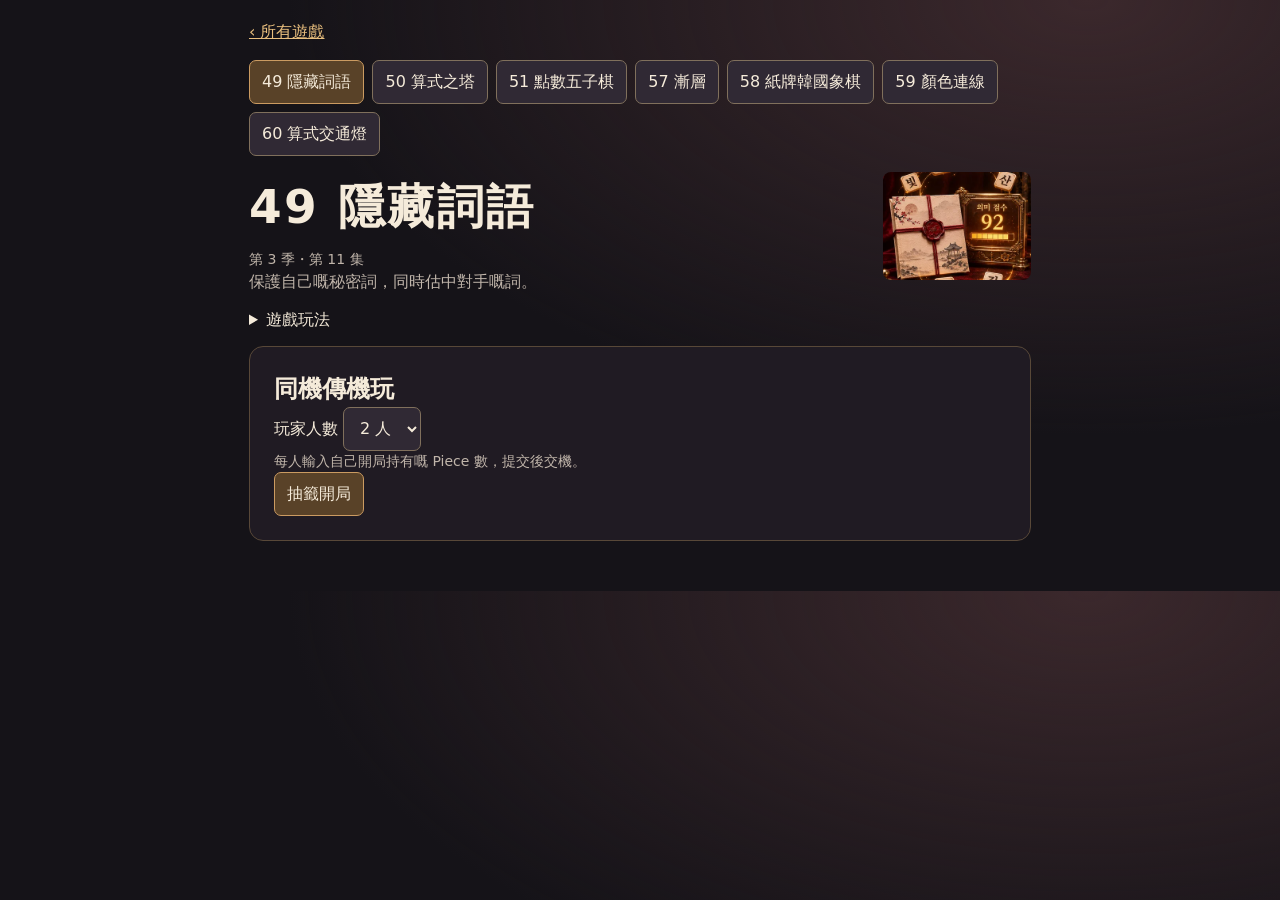
==== commit 972c65b4: "Add three playable season three finals adaptations" ====
--- a/challenges.html
+++ b/challenges.html
@@ -32,7 +32,7 @@
 .history li{display:grid;grid-template-columns:minmax(65px,1fr) 3fr 54px;align-items:center;gap:8px;padding:7px;border-bottom:1px solid var(--stroke)} meter{width:100%;height:16px;accent-color:var(--jade)}
 .guess input{flex:1;min-width:120px} .guess{margin-top:10px} details{margin:14px 0}
 summary{cursor:pointer} .wordlist{margin:8px 0;max-height:150px;overflow:auto;line-height:1.8}
-.board{grid-template-columns:repeat(15,minmax(0,1fr));gap:0;padding:8px;background:#cba36f}.cell{box-shadow:none;border-radius:0;background:linear-gradient(90deg,transparent 48%,#785a36 48% 52%,transparent 52%),linear-gradient(transparent 48%,#785a36 48% 52%,transparent 52%)}.stone{width:85%;background:radial-gradient(at 35% 25%,#62616b,#0c0b0c 70%)}.stone.ember{background:radial-gradient(at 35% 25%,white,#ded5ca 68%,#a99b91)}.tile.num{background:#c3a7eb}.hero{float:right;width:clamp(75px,21vw,148px);height:108px;object-fit:cover;border-radius:8px;margin:0 0 8px 12px}.panel{clear:both}.grad-rack{display:grid;grid-template-columns:repeat(7,minmax(0,1fr));gap:3px;margin:16px 0}.grad-cup{padding:6px 1px;text-align:center;border-radius:4px 4px 10px 10px;border:1px solid #a39a89;display:grid;align-content:center;gap:4px;min-height:65px;box-shadow:inset 3px 0 6px #0002}.grad-cup strong{font-size:23px}.grad-cup select{width:100%;min-width:0;padding:0;min-height:40px}.grad-cup.g0{background:#171719;color:#fff}.grad-cup.g1{background:#55565a;color:white}.grad-cup.g2{background:#aeadae;color:#161619}.grad-cup.g3{background:#f1eee6;color:#161619}.grad-shown{display:flex;gap:12px;align-items:center;margin:12px 0}.grad-shown .grad-cup{min-width:70px}.grad-rack button:disabled{opacity:.27}</style>
+.board{grid-template-columns:repeat(15,minmax(0,1fr));gap:0;padding:8px;background:#cba36f}.cell{box-shadow:none;border-radius:0;background:linear-gradient(90deg,transparent 48%,#785a36 48% 52%,transparent 52%),linear-gradient(transparent 48%,#785a36 48% 52%,transparent 52%)}.stone{width:85%;background:radial-gradient(at 35% 25%,#62616b,#0c0b0c 70%)}.stone.ember{background:radial-gradient(at 35% 25%,white,#ded5ca 68%,#a99b91)}.tile.num{background:#c3a7eb}.hero{float:right;width:clamp(75px,21vw,148px);height:108px;object-fit:cover;border-radius:8px;margin:0 0 8px 12px}.panel{clear:both}.grad-rack{display:grid;grid-template-columns:repeat(7,minmax(0,1fr));gap:3px;margin:16px 0}.grad-cup{padding:6px 1px;text-align:center;border-radius:4px 4px 10px 10px;border:1px solid #a39a89;display:grid;align-content:center;gap:4px;min-height:65px;box-shadow:inset 3px 0 6px #0002}.grad-cup strong{font-size:23px}.grad-cup select{width:100%;min-width:0;padding:0;min-height:40px}.grad-cup.g0{background:#171719;color:#fff}.grad-cup.g1{background:#55565a;color:white}.grad-cup.g2{background:#aeadae;color:#161619}.grad-cup.g3{background:#f1eee6;color:#161619}.grad-shown{display:flex;gap:12px;align-items:center;margin:12px 0}.grad-shown .grad-cup{min-width:70px}.grad-rack button:disabled{opacity:.27}.final-grid{display:grid;grid-template-columns:repeat(var(--size),minmax(0,1fr));gap:3px;max-width:465px;margin:16px auto}.final-grid button{padding:0;min-height:0;aspect-ratio:1;border-color:#77644d;background:#2c2732;font-weight:bold}.final-grid .side0{color:#a2f9e4;background:#214b45}.final-grid .side1{color:#ffc5b3;background:#623d43}.final-grid .legal{outline:2px solid #f8cc75;outline-offset:-3px}.final-grid button:disabled{opacity:.77}.equation-row{display:grid;grid-template-columns:repeat(9,minmax(0,1fr));gap:3px;max-width:465px;margin:7px 0;text-align:center}.equation-row span{padding:6px 0;border-radius:4px;font-weight:bold;color:#18191b}.eq-0{background:#ff8b89}.eq-1{background:#ffda70}.eq-2{background:#8befaa}</style>
 </head>
 <body><main>
 <a href="./">‹ 所有遊戲</a>
@@ -48,12 +48,16 @@
 const $=id=>document.getElementById(id);
 const panel=$('game');
 const sections={
+  janggi:["紙牌韓國象棋", "排好移動牌，搶攻對方王棋。", "同機雙人。秘密排好五張自製移動牌，交機後公開雙方下一張牌。輪流按牌移動一粒棋，食王或用自己嘅王攻入對方王嘅起始格即勝。五張用完即重排。每局交替先手，先贏兩局勝出。"],
+  colors:["顏色連線", "用落子困住對手，或者質疑對方無法連線。", "同機雙人。8×8 棋盤有六對棋，首手落一粒，其後每手落兩粒不同色棋。只剩最後一粒時可單放。對方落子後可質疑，上一手玩家要逐色畫出橫直路線，每條至少五格，路線不得重疊。只得一個端點時，可以路線末端補上另一粒。證明成功得分，放棄則由質疑者得分。棋粒落齊亦會驗證，先到三分勝出。"],
+  lights:["算式交通燈", "秘密設題，靠紅黃綠燈拆解對方算式。", "同機雙人。每方輸入九格有效算式。雙方暗中提交九格猜測，再同時揭曉。綠色係位置正確，黃色係字元存在但位置有誤，紅色係無剩餘配對。先估中者勝出，同輪命中重賽。八輪都未估中，比較各自單次最高綠格數。"],
+
   grad:['漸層','睇對手嘅杯色，估佢今輪出大定出細。','三人抽籤，1、2 號先對戰，3 號輪候。每場重新秘密配七杯，兩端黑色，向中央逐級變淺。0 至 9 各有兩粒，每杯放一粒，由左至右數字不可遞減，總和最多 30。首場由 1 號先手，其後每回合由上一回合勝方先出杯，平手維持先手。後手只會見到杯色，揀好先一齊揭數。大數得 1 分，平手無分，出過嘅杯不能再用。每場七回合，高分者勝，領先至無法追平可提早完場。全場平分則原班兩人重賽。勝方留場對輪候者並先手，首先累積兩場勝利即晉級。'],
   line:['點數五子棋','輪流揀三點，秘密競投棋位。','黑棋先選。每輪揀橫、直或斜線上連續三個空位。每人收 10 點，每格暗投至少 1 整點，高價落子，同價歸非選位方。餘點減半向下取整後帶入下輪。同步落完三子先判定，恰好五連先計，六連以上無效。同輪比較五連條數。'],
   tower:['算式之塔','鬥少步報價，再親手砌出目標算式。','三人搶報步數，每人只可報一次。其餘人可報更少步，最低者獨自示範。每步可搬頂部一組積木，可反轉整組，亦可原地翻轉。指定高度、指定結果、所報步數要全部吻合。由頂向下讀，頂層必須係無符號數字，先乘後加減。首報成功加 1、失敗扣 1；後報加扣 2。塔形帶入下一題。先到 7 分完場，包尾同分加賽。'],
   words:['隱藏詞語','保護自己嘅秘密詞，同時估中對手嘅詞。','抽籤定次序，每人獲五個普通名詞。第一輪五揀一，第二輪從餘下四個再揀。每階段出題人最多提供十個名詞線索，公開相似度，達 95% 即停，否則系統補最高相似度提示。其他人暗中作答，齊人先揭曉。每個秘密詞可花一枚 Piece 加答一次。估中者各得 1 分並結束該題。全員估錯，出題人按階段得 1、2、3 分。每題最多三階段，第二輪全部分數加倍。繁中版用本地詞庫評分。']
 };
-const order={words:[49,11],tower:[50,12],line:[51,13],grad:[57,13]};
+const order={words:[49,11],tower:[50,12],line:[51,13],grad:[57,13],janggi:[58,14],colors:[59,14],lights:[60,14]};
 let active='words';
 function el(parent,tag,text='',className=''){
   const node=document.createElement(tag);
@@ -74,7 +78,7 @@
   $('title').textContent=id+' '+title;$('episode').textContent='第 3 季・第 '+episode+' 集';$('intro').textContent=intro;$('rules').textContent=rules;
   $('hero').src=(typeof coverData==='undefined'?'./art/game-'+id+'.webp':coverData[id]);
   document.title=title+'｜策略挑戰';tabs();
-  ({grad:gradLobby,line:lineLobby,tower:towerLobby,words:wordLobby})[active]();
+  ({janggi:cardJanggi,colors:colorLink,lights:equationLights,grad:gradLobby,line:lineLobby,tower:towerLobby,words:wordLobby})[active]();
 }
 function choice(parent,label,entries){
   const wrap=el(parent,'label',label+' ');
@@ -478,6 +482,199 @@
  begin()
 }
 
+function finalGrid(size, label) {
+ const grid=el(panel,'div','','final-grid');
+ grid.style.setProperty('--size',size);grid.setAttribute('aria-label',label);
+ return grid;
+}
+const chessCards=[
+ ['直行一步',[[1,0],[0,1],[-1,0],[0,-1]]],
+ ['斜行一步',[[1,1],[-1,1],[1,-1],[-1,-1]]],
+ ['橫移兩格',[[2,0],[-2,0]]],
+ ['向前跳躍',[[0,-2],[-1,-2],[1,-2]]],
+ ['前斜後退',[[1,-1],[-1,-1],[0,1]]]
+];
+function cardJanggi(){
+ let score=[0,0],starter=Math.random()<.5?0:1,turn,board,queues,plans,selected,setup;
+ const names=['青方','赤方'];
+ newRound();
+ function newRound(){
+  board=Array(25).fill('');
+  for(const [i,p] of [[2,'1王'],[1,'1兵'],[3,'1兵'],[7,'1兵'],[22,'0王'],[21,'0兵'],[23,'0兵'],[17,'0兵']])board[i]=p;
+  turn=starter;queues=[[],[]];plans=[[],[]];selected=-1;setup=0;plan(starter,true)
+ }
+ function pass(p,next){panel.replaceChildren();el(panel,'h2','請交機畀'+names[p]);button(panel,'準備好',next,'primary')}
+ function plan(p,initial){
+  plans[p]=[];
+  pass(p,draw);
+  function draw(){
+   panel.replaceChildren();el(panel,'h2',names[p]+' · 編排移動牌');
+   el(panel,'p','次序：'+plans[p].map(i=>chessCards[i][0]).join(' → '));
+   for(const [i,[name]] of chessCards.entries())button(panel,name,()=>{plans[p].push(i);draw()}).disabled=plans[p].includes(i);
+   button(panel,'重排',()=>{plans[p]=[];draw()});
+   button(panel,'封存次序',()=>{
+    queues[p]=plans[p].slice();
+    if(initial&&setup++===0){plan(1-p,true);return}
+    if(!initial)turn=1-p;
+    play()
+   },'primary').disabled=plans[p].length!==5;
+  }
+ }
+ function targets(i){
+  if(board[i][0]!==String(turn))return [];
+  const x=i%5,y=Math.floor(i/5),sign=turn?-1:1;
+  return chessCards[queues[turn][0]][1].map(([dx,dy])=>[x+dx*sign,y+dy*sign])
+   .filter(([c,r])=>c>=0&&c<5&&r>=0&&r<5&&board[r*5+c][0]!==String(turn)).map(([c,r])=>r*5+c)
+ }
+ function advance(){
+  queues[turn].shift();selected=-1;
+  if(!queues[turn].length){plan(turn,false);return}
+  turn=1-turn;play()
+ }
+ function play(){
+  panel.replaceChildren();el(panel,'h2',names[turn]+' 行棋 · '+score.join(' 比 '));
+  status(names.map((n,p)=>n+' 下張牌：'+chessCards[queues[p][0]][0]).join('　'));
+  const legal=selected<0?[]:targets(selected),grid=finalGrid(5,'五乘五棋盤');
+  board.forEach((p,i)=>{const node=button(grid,p.slice(1)||([2,22].includes(i)?'營':''),()=>{
+   if(legal.includes(i)){
+    const piece=board[selected],victim=board[i];board[i]=piece;board[selected]='';
+    if(victim.endsWith('王')||piece.endsWith('王')&&i===(turn===0?2:22)){win();return}advance()
+   }else{selected=i;play()}
+  },(p?'side'+p[0]:'')+(legal.includes(i)?' legal':''));node.disabled=!legal.includes(i)&&!targets(i).length;node.setAttribute('aria-label','棋格 '+(i+1)+(p?' '+names[+p[0]]+p.slice(1):''))});
+  if(!board.some((_,i)=>targets(i).length))button(panel,'無合法步 · 棄用呢張牌',advance,'primary')
+ }
+ function win(){
+  const winner=turn;score[winner]++;
+  panel.replaceChildren();el(panel,'h2',names[winner]+(score[winner]===2?' 贏出對局':' 贏出本局')+' · '+score.join(' 比 '));
+  button(panel,score[winner]===2?'再玩':'下一局',()=>{if(score[winner]===2)cardJanggi();else{starter=1-starter;newRound()}},'primary')
+ }
+}
+const linkPalette=['#ff847d','#83c8ff','#98e3ac','#ffe17b','#c69dff','#ffa9dc'];
+function nearby(a,b){return Math.abs(a%8-b%8)+Math.abs(Math.floor(a/8)-Math.floor(b/8))===1}
+function colorLink(){
+ const size=8,names=['甲方','乙方'];
+ let scores=[0,0],starter=Math.random()<.5?0:1,turn,board,placed,opening,color,phase,proof,drawColor,msg;
+ start();
+ function start(){
+  turn=starter;board=Array(64).fill(-1);placed=[];opening=true;color=0;phase='place';proof=[];drawColor=0;msg='';render()
+ }
+ function endpoints(c){return board.flatMap((v,i)=>v===c?[i]:[])}
+ function hasProof(){
+  return proof.every((path,c)=>{const ends=endpoints(c);return !ends.length||path.length>=5&&ends.every(i=>i===path[0]||i===path.at(-1))})
+ }
+ function settle(p){
+  scores[p]++;phase='end';msg=names[p]+' 贏出本局';render()
+ }
+ function confirm(){
+  const allFull=board.filter(c=>c>=0).length===12;
+  turn=1-turn;opening=false;placed=[];msg='';
+  if(allFull){phase='proof';proof=linkPalette.map(()=>[]);msg='棋粒已落齊，請上一手玩家證明所有路線。'}
+  render()
+ }
+ function render(){
+  panel.replaceChildren();el(panel,'h2',scores.join(' 比 ')+' · '+(phase==='proof'?names[1-turn]+' 證明路線':phase==='place'?names[turn]+' 落子':'本局完結'));
+  status(msg||(phase==='place'?'本手放 '+(opening?1:2)+' 粒，兩粒需用不同顏色。':'每條路線至少五格，橫直相連，路線不可交疊。'));
+  if(phase==='end'){button(panel,scores.some(n=>n>=3)?'再玩':'下一局',()=>{if(scores.some(n=>n>=3))colorLink();else{starter=1-starter;start()}},'primary');return}
+  const palette=el(panel,'div','','row actions');
+  linkPalette.forEach((t,c)=>{const b=button(palette,String.fromCharCode(65+c),()=>{if(phase==='proof')drawColor=c;else color=c;render()});b.style.color=t;b.setAttribute('aria-pressed',String(c===(phase==='proof'?drawColor:color)));if(phase==='proof')b.disabled=!endpoints(c).length});
+  const grid=finalGrid(size,'顏色連線棋盤');
+  board.forEach((v,i)=>{
+   const route=phase==='proof'?proof.findIndex(p=>p.includes(i)):-1;
+   const b=button(grid,v>=0?String.fromCharCode(65+v):route>=0?'•':'',()=>{
+    if(phase==='place'){
+     if(v>=0){const j=placed.indexOf(i);if(j>=0){placed.splice(j,1);board[i]=-1;render()}return}
+     if(placed.length===(opening?1:2)||endpoints(color).length===2||placed.some(j=>board[j]===color))return;
+     board[i]=color;placed.push(i);
+    }else{
+     const path=proof[drawColor];
+     if(path.at(-1)===i){path.pop();render();return}
+     if(route>=0||v>=0&&v!==drawColor||!path.length&&v!==drawColor||path.length&&!nearby(path.at(-1),i))return;
+     if(path.length>1&&board[path.at(-1)]===drawColor)return;
+     path.push(i)
+    }
+    render()
+   });
+   if(v>=0||route>=0){b.style.color=linkPalette[Math.max(v,route)];b.classList.add('legal')}
+   b.setAttribute('aria-label','第 '+(i+1)+' 格'+(v>=0?' '+String.fromCharCode(65+v):''));
+  });
+  if(phase==='place'){
+   button(panel,'確認落子',confirm,'primary').disabled=placed.length!==(opening?1:2)&&!(placed.length===1&&board.filter(v=>v>=0).length===12);
+   if(!opening)button(panel,'質疑無法連線',()=>{phase='proof';proof=linkPalette.map(()=>[]);drawColor=board.find(v=>v>=0);msg='請上一手玩家逐色畫線，未配對嘅棋可用路線末端補上。';render()}).disabled=!!placed.length;
+  }else{
+   button(panel,'清除所選路線',()=>{proof[drawColor]=[];render()});
+   button(panel,'提交證明',()=>{if(hasProof())settle(1-turn)},'primary').disabled=!hasProof();
+   button(panel,'放棄證明',()=>settle(turn))
+  }
+ }
+}
+function eqFeedback(guess,secret){
+ const marks=Array(guess.length).fill(0),stock=new Map();
+ for(let i=0;i<secret.length;i++){if(guess[i]===secret[i])marks[i]=2;else stock.set(secret[i],(stock.get(secret[i])||0)+1)}
+ for(let i=0;i<guess.length;i++)if(!marks[i]&&stock.get(guess[i])){marks[i]=1;stock.set(guess[i],stock.get(guess[i])-1)}
+ return marks
+}
+function eqValid(formula){
+ if(!/^[0-9+*/^=\-]{9}$/.test(formula))return false;
+ const sides=formula.split('=');if(sides.length!==2)return false;
+ function value(side){
+  if(!/^(0|[1-9]\d*)([+*/^\-](0|[1-9]\d*))*$/.test(side))return NaN;
+  const tokens=side.match(/\d+|[^\d]/g);
+  for(const ops of [['^'],['*','/'],['+','-']]){
+   let i=1;
+   while(i<tokens.length){
+    const op=tokens[i];
+    if(!ops.includes(op)){i+=2;continue}
+    if(op==='^'&&tokens[i+2]==='^'){i+=2;continue}
+    const a=Number(tokens[i-1]),b=Number(tokens[i+1]);
+    const n=op==='^'?a**b:op==='*'?a*b:op==='/'?a/b:op==='+'?a+b:a-b;
+    tokens.splice(i-1,3,n);i=Math.max(1,i-2);
+   }
+  }
+  return Number(tokens[0])
+ }
+ const [a,b]=sides.map(value);
+ return Number.isFinite(a)&&Number.isFinite(b)&&Math.abs(a-b)<=1e-10
+}
+function equationLights(){
+ let secrets=[],guesses=[],records=[[],[]],round=1,p=0;
+ const names=['甲方','乙方'];
+ handover();
+ function handover(){
+  panel.replaceChildren();el(panel,'h2','請交機畀'+names[p]);button(panel,'準備好',input,'primary')
+ }
+ function show(parent,entry){
+  const row=el(parent,'div','','equation-row');
+  [...entry.text].forEach((c,i)=>{const tile=el(row,'span',c,'eq-'+entry.marks[i]);tile.setAttribute('aria-label',c+' '+['紅','黃','綠'][entry.marks[i]])})
+ }
+ function input(){
+  const setup=secrets.length<2;
+  panel.replaceChildren();el(panel,'h2',names[p]+' · '+(setup?'設定秘密算式':'第 '+round+' 輪猜算式'));
+  if(!setup)records[p].forEach(entry=>show(panel,entry));
+  const form=el(panel,'form'),field=el(form,'input');field.maxLength=9;field.autocomplete='off';field.spellcheck=false;field.setAttribute('aria-label','九格算式');field.placeholder=setup?'例 12+3=30/2':'輸入 9 個字元';
+  const keys=el(form,'div','','row actions');
+  for(const c of '0123456789+-*/^=')button(keys,c,()=>{if(field.value.length<9)field.value+=c});
+  button(keys,'刪除',()=>{field.value=field.value.slice(0,-1)});
+  const feedback=el(form,'p','','status'),submit=el(form,'button','鎖定','primary');submit.type='submit';
+  form.onsubmit=e=>{
+   e.preventDefault();const text=field.value.trim().replaceAll('×','*').replaceAll('÷','/');
+   if(setup?!eqValid(text):!/^[0-9+*/^=\-]{9}$/.test(text)){feedback.textContent=setup?'請輸入有效等式，剛好 9 格。':'請填滿 9 格，只用數字同指定符號。';return}
+   if(setup)secrets.push(text);else guesses.push(text);
+   if(!setup&&p===1){reveal();return}
+   p=1-p;handover()
+  }
+ }
+ function reveal(){
+  panel.replaceChildren();el(panel,'h2','第 '+round+' 輪 · 同步揭曉');
+  const hits=guesses.map((text,i)=>{const marks=eqFeedback(text,secrets[1-i]);const entry={text,marks};records[i].push(entry);el(panel,'p',names[i]);show(panel,entry);return marks.filter(n=>n===2).length});
+  if(hits.includes(9)||round===8){
+   const totals=hits.includes(9)?hits:records.map(r=>Math.max(...r.map(e=>e.marks.filter(n=>n===2).length)));
+   status(totals[0]===totals[1]?'平手，重新出題。':names[totals[0]>totals[1]?0:1]+' 勝出！');
+   el(panel,'p','秘密算式：'+secrets.join(' ／ '));button(panel,'再玩',equationLights,'primary');return
+  }
+  button(panel,'下一輪',()=>{round++;guesses=[];p=0;handover()},'primary')
+ }
+}
+
 selectGame(document.documentElement.dataset.game||new URLSearchParams(location.search).get('game'));
 </script>
 </body>
